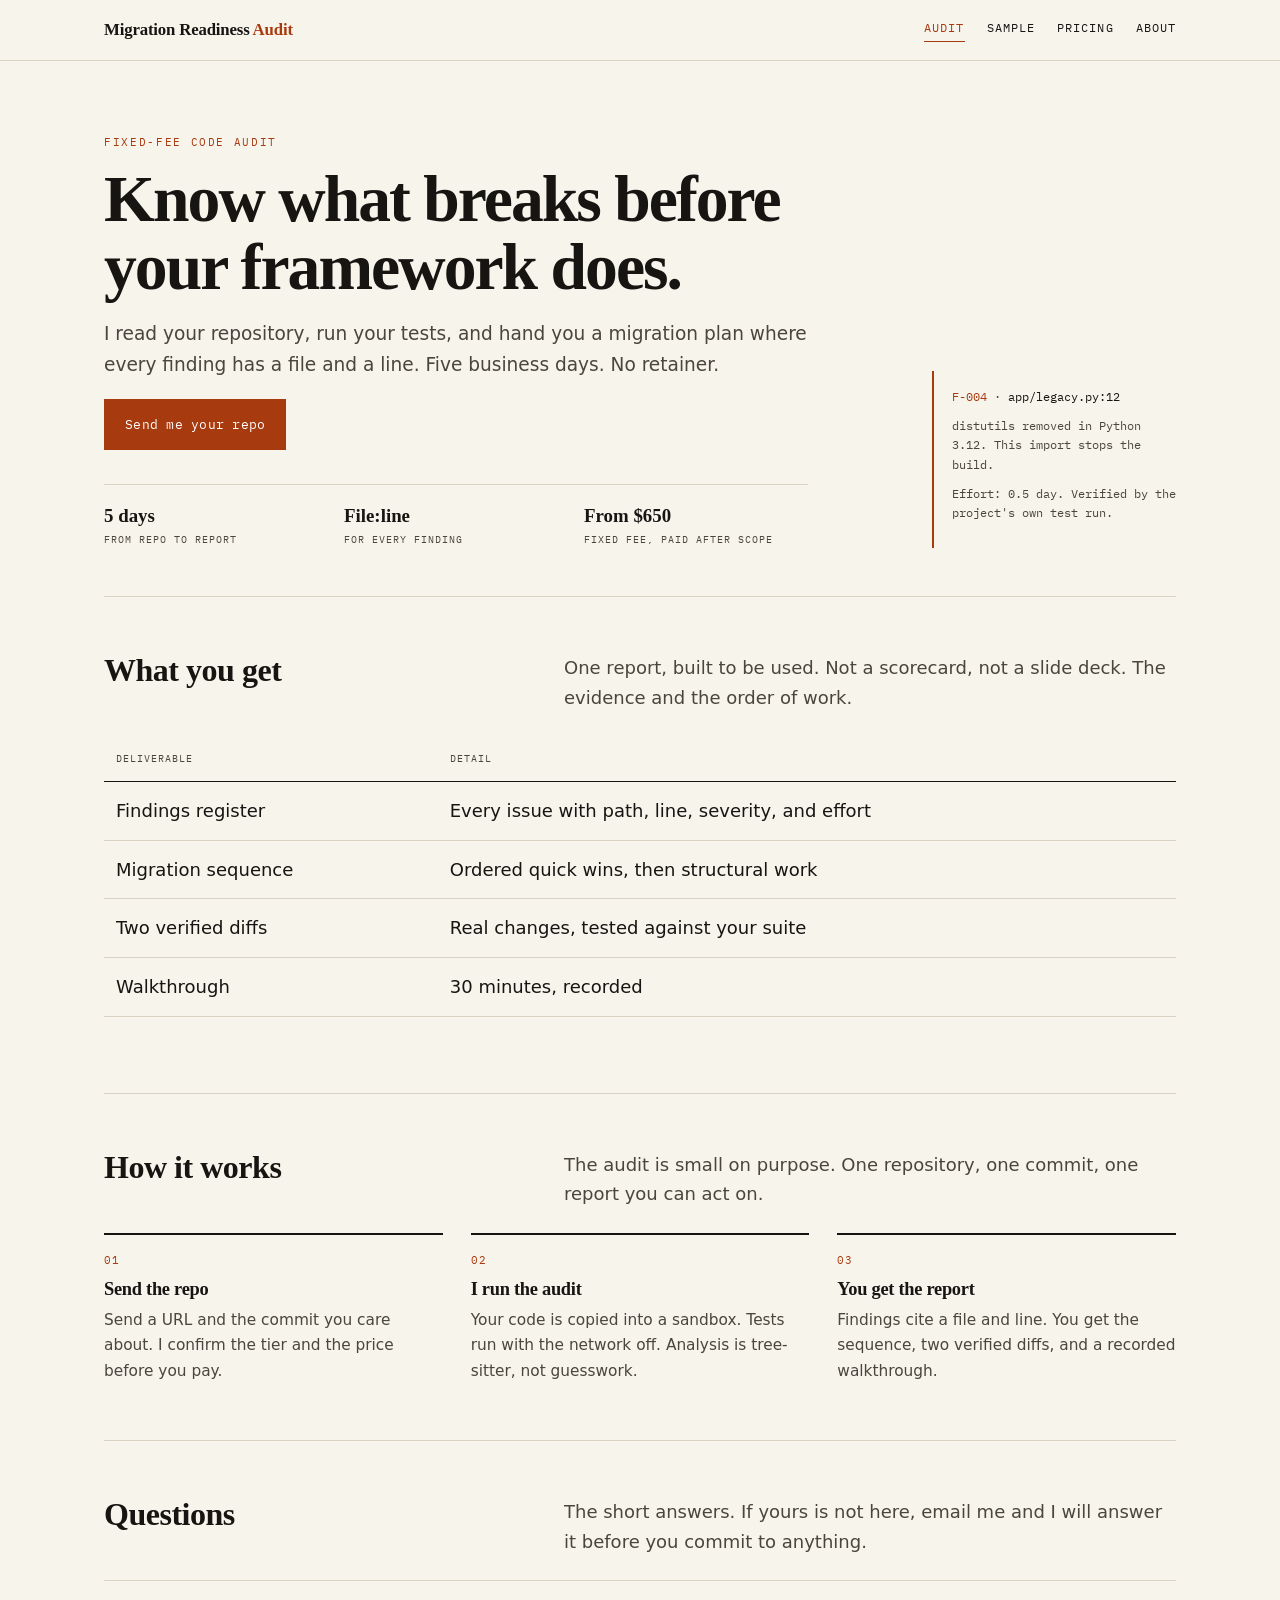
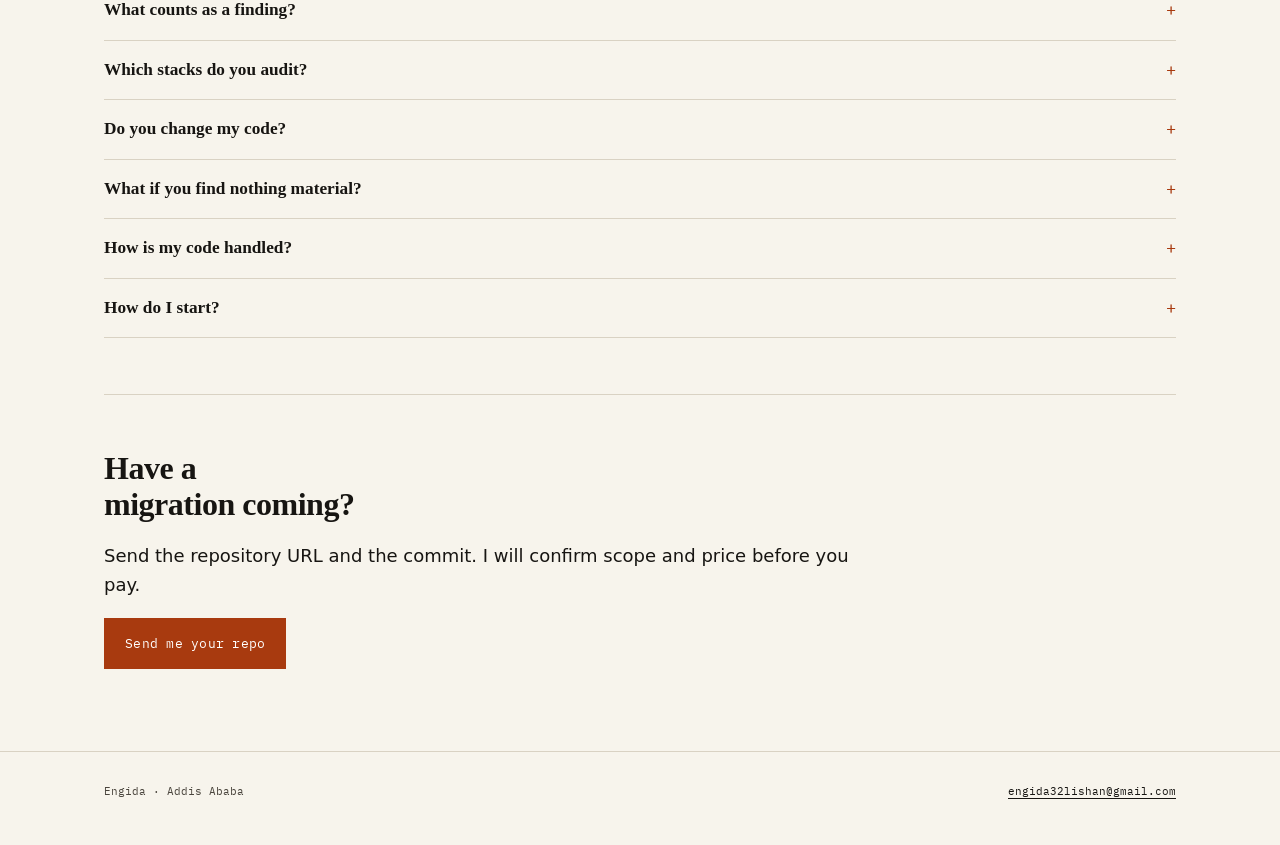
==== index.html @ e5a5ae7a "Initial site: migration readiness audit" ====
<!doctype html>
<html lang="en">
<head>
<meta charset="utf-8">
<meta name="viewport" content="width=device-width, initial-scale=1">
<title>Migration Readiness Audit | Fixed-fee codebase migration audit</title>
<meta name="description" content="A fixed-fee migration audit for Python and TypeScript codebases. Every finding cites a file and line, with an ordered plan and a test baseline you can reproduce.">
<link rel="canonical" href="https://engida32.github.io/migration-audit-site/">
<meta property="og:site_name" content="Migration Readiness Audit">
<meta property="og:type" content="website">
<meta property="og:title" content="Migration Readiness Audit | Know what breaks first">
<meta property="og:description" content="Fixed-fee migration audit for Python and TypeScript. File and line evidence, an ordered plan, and a reproducible test baseline.">
<meta property="og:url" content="https://engida32.github.io/migration-audit-site/">
<meta property="og:image" content="https://engida32.github.io/migration-audit-site/assets/og-card.png">
<meta property="og:image:width" content="1200">
<meta property="og:image:height" content="630">
<meta property="og:image:alt" content="Migration Readiness Audit: know what breaks before your framework does.">
<meta name="twitter:card" content="summary_large_image">
<meta name="twitter:title" content="Migration Readiness Audit | Know what breaks first">
<meta name="twitter:description" content="Fixed-fee migration audit for Python and TypeScript. File and line evidence, an ordered plan, and a reproducible test baseline.">
<meta name="twitter:image" content="https://engida32.github.io/migration-audit-site/assets/og-card.png">
<link rel="icon" href="assets/favicon.svg" type="image/svg+xml">
<link rel="stylesheet" href="assets/site.css">
<script type="application/ld+json">
{
  "@context": "https://schema.org",
  "@graph": [
    {
      "@type": "ProfessionalService",
      "@id": "https://engida32.github.io/migration-audit-site/#service",
      "name": "Migration Readiness Audit",
      "url": "https://engida32.github.io/migration-audit-site/",
      "description": "A fixed-fee migration audit for Python and TypeScript codebases, with file and line evidence, an ordered plan, and a reproducible test baseline.",
      "image": "https://engida32.github.io/migration-audit-site/assets/og-card.png",
      "priceRange": "$650-$1,050",
      "areaServed": "Worldwide",
      "provider": {
        "@type": "Person",
        "name": "Engida",
        "address": {
          "@type": "PostalAddress",
          "addressLocality": "Addis Ababa",
          "addressCountry": "ET"
        }
      },
      "makesOffer": [
        {
          "@type": "Offer",
          "name": "Standard audit",
          "price": "650",
          "priceCurrency": "USD",
          "description": "Up to 50,000 lines of code, delivered in five business days."
        },
        {
          "@type": "Offer",
          "name": "Large audit",
          "price": "1050",
          "priceCurrency": "USD",
          "description": "50,001 to 150,000 lines of code, delivered in five business days."
        },
        {
          "@type": "Offer",
          "name": "Security add-on",
          "price": "125",
          "priceCurrency": "USD",
          "description": "Security review included in the same report."
        }
      ]
    },
    {
      "@type": "FAQPage",
      "@id": "https://engida32.github.io/migration-audit-site/#faq",
      "mainEntity": [
        {
          "@type": "Question",
          "name": "What counts as a finding?",
          "acceptedAnswer": {
            "@type": "Answer",
            "text": "A specific place in your repository where the migration will break or cost more than it should. Each finding cites a file and line, a severity, and an effort estimate."
          }
        },
        {
          "@type": "Question",
          "name": "Which stacks do you audit?",
          "acceptedAnswer": {
            "@type": "Answer",
            "text": "Python and TypeScript, including Django, Flask, FastAPI, React, Next.js, and Node services. I do not take PHP, Ruby, or .NET work."
          }
        },
        {
          "@type": "Question",
          "name": "Do you change my code?",
          "acceptedAnswer": {
            "@type": "Answer",
            "text": "No. I copy the repository into a sandbox and work there. The report includes two verified sample diffs. Applying them is your call."
          }
        },
        {
          "@type": "Question",
          "name": "What if you find nothing material?",
          "acceptedAnswer": {
            "@type": "Answer",
            "text": "You get the evidence and a short note saying so. I do not invent findings to fill a report."
          }
        },
        {
          "@type": "Question",
          "name": "How is my code handled?",
          "acceptedAnswer": {
            "@type": "Answer",
            "text": "Client code is copied into a sandbox, never edited in place. Job data is deleted 30 days after delivery unless you ask me to keep it."
          }
        },
        {
          "@type": "Question",
          "name": "How do I start?",
          "acceptedAnswer": {
            "@type": "Answer",
            "text": "Email the repository URL and the commit you care about. I confirm scope and price before you pay."
          }
        }
      ]
    }
  ]
}
</script>
</head>
<body>
<a class="skip" href="#main">Skip to content</a>
<header><div class="wrap header-inner">
<a class="wordmark" href="index.html">Migration Readiness <span>Audit</span></a>
<nav>
<a href="index.html" aria-current="page">Audit</a><a href="sample.html">Sample</a><a href="pricing.html">Pricing</a><a href="about.html">About</a>
</nav>
</div></header>
<main id="main" class="wrap">
<section class="hero">
<div class="hero-copy">
<p class="eyebrow">Fixed-fee code audit</p>
<h1>Know what breaks before your framework does.</h1>
<p class="lead">I read your repository, run your tests, and hand you a migration plan where every finding has a file and a line. Five business days. No retainer.</p>
<p><a class="cta" href="mailto:engida32lishan@gmail.com?subject=Migration%20audit">Send me your repo</a></p>
<ul class="proof">
<li><strong>5 days</strong><span>from repo to report</span></li>
<li><strong>File:line</strong><span>for every finding</span></li>
<li><strong>From $650</strong><span>fixed fee, paid after scope</span></li>
</ul>
</div>
<aside class="marginalia" aria-label="Example finding">
<p><span class="finding-id">F-004</span> &middot; <span class="finding-path">app/legacy.py:12</span></p>
<p>distutils removed in Python 3.12. This import stops the build.</p>
<p>Effort: 0.5 day. Verified by the project's own test run.</p>
</aside>
</section>
<section class="section">
<div class="section-head">
<h2>What you get</h2>
<p>One report, built to be used. Not a scorecard, not a slide deck. The evidence and the order of work.</p>
</div>
<div class="table-wrap">
<table>
<caption class="sr-only">What the audit delivers</caption>
<thead><tr><th scope="col">Deliverable</th><th scope="col">Detail</th></tr></thead>
<tbody>
<tr><td data-label="Deliverable">Findings register</td><td data-label="Detail">Every issue with path, line, severity, and effort</td></tr>
<tr><td data-label="Deliverable">Migration sequence</td><td data-label="Detail">Ordered quick wins, then structural work</td></tr>
<tr><td data-label="Deliverable">Two verified diffs</td><td data-label="Detail">Real changes, tested against your suite</td></tr>
<tr><td data-label="Deliverable">Walkthrough</td><td data-label="Detail">30 minutes, recorded</td></tr>
</tbody>
</table>
</div>
</section>
<section class="section">
<div class="section-head">
<h2>How it works</h2>
<p>The audit is small on purpose. One repository, one commit, one report you can act on.</p>
</div>
<ol class="steps">
<li class="step"><h3>Send the repo</h3><p>Send a URL and the commit you care about. I confirm the tier and the price before you pay.</p></li>
<li class="step"><h3>I run the audit</h3><p>Your code is copied into a sandbox. Tests run with the network off. Analysis is tree-sitter, not guesswork.</p></li>
<li class="step"><h3>You get the report</h3><p>Findings cite a file and line. You get the sequence, two verified diffs, and a recorded walkthrough.</p></li>
</ol>
</section>
<section class="section">
<div class="section-head">
<h2>Questions</h2>
<p>The short answers. If yours is not here, email me and I will answer it before you commit to anything.</p>
</div>
<div class="faq">
<details><summary>What counts as a finding?</summary><p>A specific place in your repository where the migration will break or cost more than it should. Each finding cites a file and line, a severity, and an effort estimate.</p></details>
<details><summary>Which stacks do you audit?</summary><p>Python and TypeScript, including Django, Flask, FastAPI, React, Next.js, and Node services. I do not take PHP, Ruby, or .NET work.</p></details>
<details><summary>Do you change my code?</summary><p>No. I copy the repository into a sandbox and work there. The report includes two verified sample diffs. Applying them is your call.</p></details>
<details><summary>What if you find nothing material?</summary><p>You get the evidence and a short note saying so. I do not invent findings to fill a report.</p></details>
<details><summary>How is my code handled?</summary><p>Client code is copied into a sandbox, never edited in place. Job data is deleted 30 days after delivery unless you ask me to keep it.</p></details>
<details><summary>How do I start?</summary><p>Email the repository URL and the commit you care about. I confirm scope and price before you pay.</p></details>
</div>
</section>
<section class="closing">
<h2>Have a migration coming?</h2>
<p>Send the repository URL and the commit. I will confirm scope and price before you pay.</p>
<p><a class="cta" href="mailto:engida32lishan@gmail.com?subject=Migration%20audit">Send me your repo</a></p>
</section>
</main>
<footer><div class="wrap footer-inner"><span>Engida &middot; Addis Ababa</span><a href="mailto:engida32lishan@gmail.com">engida32lishan@gmail.com</a></div></footer>
</body>
</html>
---- assets/site.css ----
@font-face {
  font-family: "IBM Plex Serif";
  font-style: normal;
  font-weight: 400;
  font-display: swap;
  src: url("fonts/plex-serif-400.woff2") format("woff2");
}
@font-face {
  font-family: "IBM Plex Serif";
  font-style: normal;
  font-weight: 600;
  font-display: swap;
  src: url("fonts/plex-serif-600.woff2") format("woff2");
}
@font-face {
  font-family: "IBM Plex Sans";
  font-style: normal;
  font-weight: 400;
  font-display: swap;
  src: url("fonts/plex-sans-400.woff2") format("woff2");
}
@font-face {
  font-family: "IBM Plex Sans";
  font-style: normal;
  font-weight: 600;
  font-display: swap;
  src: url("fonts/plex-sans-600.woff2") format("woff2");
}
@font-face {
  font-family: "IBM Plex Mono";
  font-style: normal;
  font-weight: 400;
  font-display: swap;
  src: url("fonts/plex-mono-400.woff2") format("woff2");
}
:root {
  --paper: #F7F4EC;
  --ink: #171512;
  --accent: #A83A0F;
  --rule: #D9D2C3;
  --muted: #4A453D;
  --code: #FFFFFF;
  --serif: "IBM Plex Serif", Georgia, serif;
  --sans: "IBM Plex Sans", system-ui, sans-serif;
  --mono: "IBM Plex Mono", ui-monospace, monospace;
}
* { box-sizing: border-box; }
html { scroll-behavior: smooth; }
body {
  margin: 0;
  background: var(--paper);
  color: var(--ink);
  font-family: var(--sans);
  font-size: 18px;
  line-height: 1.65;
  text-rendering: optimizeLegibility;
  -webkit-font-smoothing: antialiased;
}
::selection { background: var(--accent); color: #fff; }
a { color: var(--ink); text-decoration-thickness: 1px; text-underline-offset: 3px; }
a:hover { color: var(--accent); }
a:focus-visible, summary:focus-visible, button:focus-visible {
  outline: 2px solid var(--accent);
  outline-offset: 4px;
}
.skip {
  position: absolute;
  left: -9999px;
  top: 0;
  background: var(--ink);
  color: var(--paper);
  padding: 12px 18px;
  z-index: 100;
  font-family: var(--mono);
  font-size: 14px;
}
.skip:focus { left: 12px; top: 12px; }
.sr-only {
  position: absolute;
  width: 1px;
  height: 1px;
  padding: 0;
  margin: -1px;
  overflow: hidden;
  clip: rect(0, 0, 0, 0);
  white-space: nowrap;
  border: 0;
}
.wrap { max-width: 1120px; margin: 0 auto; padding: 0 24px; }
header {
  position: sticky;
  top: 0;
  z-index: 50;
  background: var(--paper);
  border-bottom: 1px solid var(--rule);
}
.header-inner {
  display: flex;
  align-items: center;
  justify-content: space-between;
  gap: 28px;
  padding-top: 18px;
  padding-bottom: 18px;
}
.wordmark {
  font-family: var(--serif);
  font-weight: 600;
  font-size: 1.05rem;
  letter-spacing: -0.01em;
  line-height: 1.1;
  text-decoration: none;
  white-space: nowrap;
}
.wordmark span { color: var(--accent); }
nav {
  display: flex;
  flex-wrap: wrap;
  gap: 22px;
  font-family: var(--mono);
  font-size: 12px;
  text-transform: uppercase;
  letter-spacing: .09em;
}
nav a { text-decoration: none; padding-bottom: 3px; border-bottom: 1px solid transparent; }
nav a:hover { border-bottom-color: var(--accent); }
nav a[aria-current="page"] { color: var(--accent); border-bottom-color: var(--accent); }
h1, h2, h3 {
  font-family: var(--serif);
  font-weight: 600;
  line-height: 1.12;
  margin: 0 0 18px;
  letter-spacing: -0.015em;
  text-wrap: balance;
}
h1 { font-size: clamp(2.6rem, 5.6vw, 4.1rem); line-height: 1.04; letter-spacing: -0.03em; }
h2 { font-size: clamp(1.6rem, 3vw, 2rem); }
h3 { font-size: 1.15rem; }
p { margin: 0 0 18px; max-width: 68ch; }
.eyebrow {
  font-family: var(--mono);
  font-size: 11px;
  text-transform: uppercase;
  letter-spacing: .15em;
  color: var(--accent);
  margin-bottom: 14px;
}
.lead { font-size: 1.16rem; color: var(--muted); max-width: 60ch; }
.hero {
  display: grid;
  grid-template-columns: repeat(12, 1fr);
  gap: 32px;
  padding: 72px 0 48px;
  border-bottom: 1px solid var(--rule);
  align-items: end;
}
.hero-copy { grid-column: 1 / span 8; }
.marginalia {
  grid-column: 10 / span 3;
  font-family: var(--mono);
  font-size: 12px;
  line-height: 1.6;
  color: var(--muted);
  border-left: 2px solid var(--accent);
  padding: 16px 0 16px 18px;
}
.marginalia p { margin-bottom: 10px; }
.marginalia .finding-id { color: var(--accent); }
.marginalia .finding-path { color: var(--ink); }
.cta {
  display: inline-block;
  background: var(--accent);
  border: 1px solid var(--accent);
  color: #fff;
  padding: 14px 20px;
  text-decoration: none;
  font-family: var(--mono);
  font-size: 13px;
  letter-spacing: .02em;
}
.cta:hover { background: var(--ink); border-color: var(--ink); color: #fff; }
.proof {
  display: grid;
  grid-template-columns: repeat(auto-fit, minmax(160px, 1fr));
  gap: 16px;
  list-style: none;
  margin: 34px 0 0;
  padding: 20px 0 0;
  border-top: 1px solid var(--rule);
}
.proof strong { display: block; font-family: var(--serif); font-weight: 600; font-size: 1.18rem; line-height: 1.2; }
.proof span {
  display: block;
  font-family: var(--mono);
  font-size: 10px;
  text-transform: uppercase;
  letter-spacing: .1em;
  color: var(--muted);
  margin-top: 4px;
}
.section { padding: 56px 0; border-bottom: 1px solid var(--rule); }
.section-head {
  display: grid;
  grid-template-columns: repeat(12, 1fr);
  gap: 32px;
  margin-bottom: 24px;
}
.section-head h2 { grid-column: 1 / span 4; margin-bottom: 0; }
.section-head p { grid-column: 6 / span 7; margin-bottom: 0; color: var(--muted); }
.table-wrap { margin: 20px 0; }
table { width: 100%; border-collapse: collapse; }
th, td { text-align: left; padding: 14px 12px; border-bottom: 1px solid var(--rule); vertical-align: top; }
th {
  font-family: var(--mono);
  font-size: 10px;
  text-transform: uppercase;
  letter-spacing: .1em;
  color: var(--muted);
  font-weight: 400;
  border-bottom-color: var(--ink);
}
td { max-width: 52ch; }
tbody tr:hover { background: var(--code); }
pre {
  background: var(--code);
  border: 1px solid var(--rule);
  padding: 16px;
  overflow-x: auto;
  font-family: var(--mono);
  font-size: 13px;
  line-height: 1.55;
}
code { font-family: var(--mono); font-size: .92em; }
.steps {
  display: grid;
  grid-template-columns: repeat(3, 1fr);
  gap: 28px;
  list-style: none;
  margin: 0;
  padding: 0;
  counter-reset: step;
}
.step { border-top: 2px solid var(--ink); padding-top: 16px; }
.step::before {
  counter-increment: step;
  content: "0" counter(step);
  display: block;
  font-family: var(--mono);
  font-size: 11px;
  letter-spacing: .1em;
  color: var(--accent);
  margin-bottom: 10px;
}
.step h3 { margin-bottom: 8px; }
.step p { color: var(--muted); font-size: .96rem; margin-bottom: 0; }
.faq { border-top: 1px solid var(--rule); }
.faq details { border-bottom: 1px solid var(--rule); }
.faq summary {
  cursor: pointer;
  list-style: none;
  padding: 18px 0;
  font-family: var(--serif);
  font-weight: 600;
  font-size: 1.08rem;
  line-height: 1.3;
}
.faq summary::-webkit-details-marker { display: none; }
.faq summary::after { content: "+"; float: right; font-family: var(--mono); font-weight: 400; color: var(--accent); }
.faq details[open] summary::after { content: "\2212"; }
.faq details p { padding: 0 0 18px; color: var(--muted); margin: 0; }
.closing { padding: 56px 0 64px; }
.closing h2 { max-width: 18ch; }
footer {
  border-top: 1px solid var(--rule);
  padding: 30px 0 44px;
  font-family: var(--mono);
  font-size: 11px;
  color: var(--muted);
}
.footer-inner { display: flex; flex-wrap: wrap; justify-content: space-between; gap: 12px 28px; }
@media (prefers-reduced-motion: no-preference) {
  .hero-copy, .marginalia { animation: rise .55s ease-out both; }
  .marginalia { animation-delay: .08s; }
  @keyframes rise {
    from { opacity: 0; transform: translateY(10px); }
    to { opacity: 1; transform: translateY(0); }
  }
}
@media (max-width: 900px) {
  .hero { grid-template-columns: 1fr; gap: 28px; }
  .hero-copy, .marginalia { grid-column: 1; }
  .section-head { grid-template-columns: 1fr; gap: 12px; }
  .section-head h2, .section-head p { grid-column: 1; }
  .steps { grid-template-columns: 1fr; gap: 20px; }
}
@media (max-width: 760px) {
  .wrap { padding: 0 20px; }
  .header-inner { flex-direction: column; align-items: flex-start; gap: 12px; padding-top: 16px; padding-bottom: 16px; }
  nav { gap: 14px; font-size: 11px; }
  .hero { grid-template-columns: 1fr; gap: 28px; padding: 42px 0 36px; }
  .hero-copy, .marginalia { grid-column: 1; }
  h1 { font-size: clamp(2.2rem, 10vw, 3.2rem); }
  .lead { font-size: 1.06rem; }
  .proof { grid-template-columns: 1fr; gap: 12px; }
  .section { padding: 40px 0; }
  .section-head { grid-template-columns: 1fr; gap: 12px; }
  .section-head h2, .section-head p { grid-column: 1; }
  .steps { grid-template-columns: 1fr; gap: 20px; }
  .table-wrap { margin: 16px 0; }
  table, tbody, tr, td { display: block; width: 100%; }
  thead { position: absolute; width: 1px; height: 1px; overflow: hidden; clip: rect(0, 0, 0, 0); }
  tbody tr { border-bottom: 1px solid var(--rule); padding: 8px 0; }
  tbody tr:hover { background: transparent; }
  td {
    display: block;
    max-width: none;
    border: 0;
    padding: 8px 0;
    text-align: left;
  }
  td::before {
    content: attr(data-label);
    display: block;
    font-family: var(--mono);
    font-size: 10px;
    text-transform: uppercase;
    letter-spacing: .09em;
    color: var(--muted);
    margin-bottom: 2px;
  }
  .footer-inner { flex-direction: column; }
}
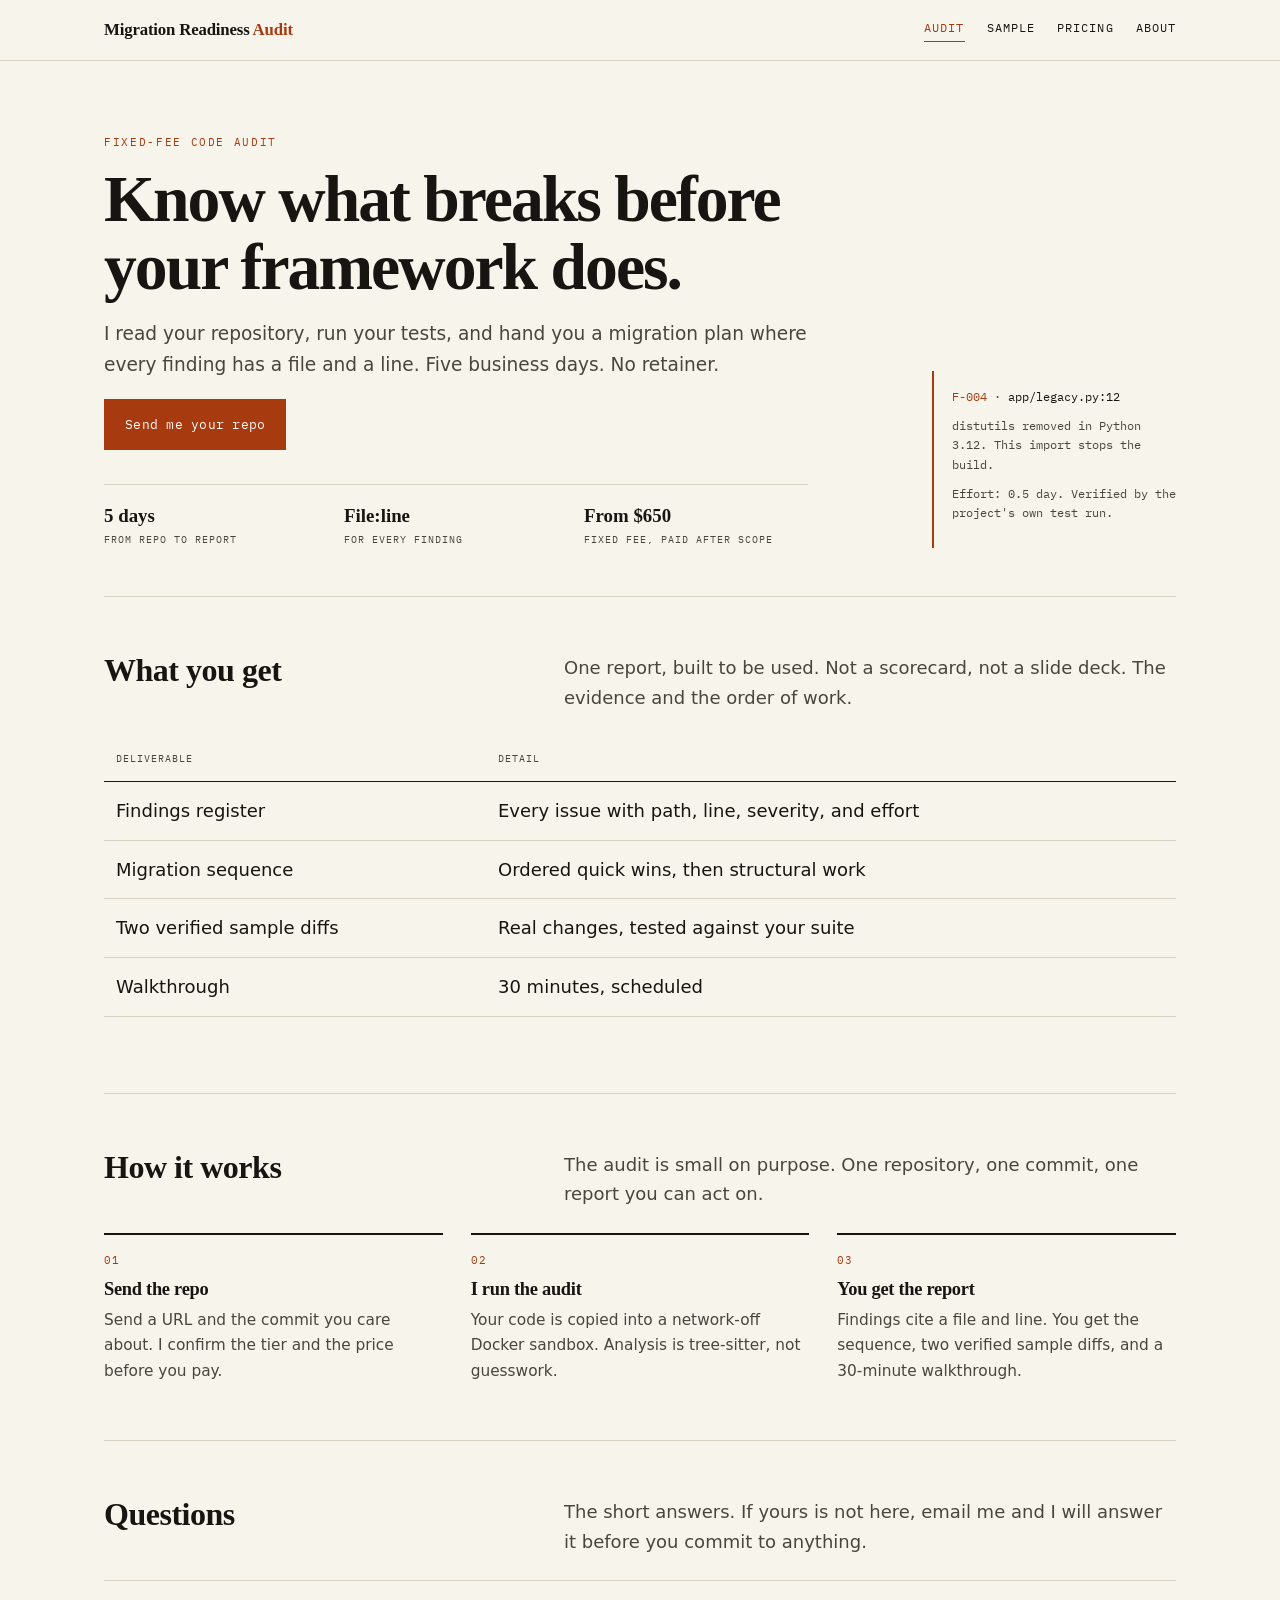
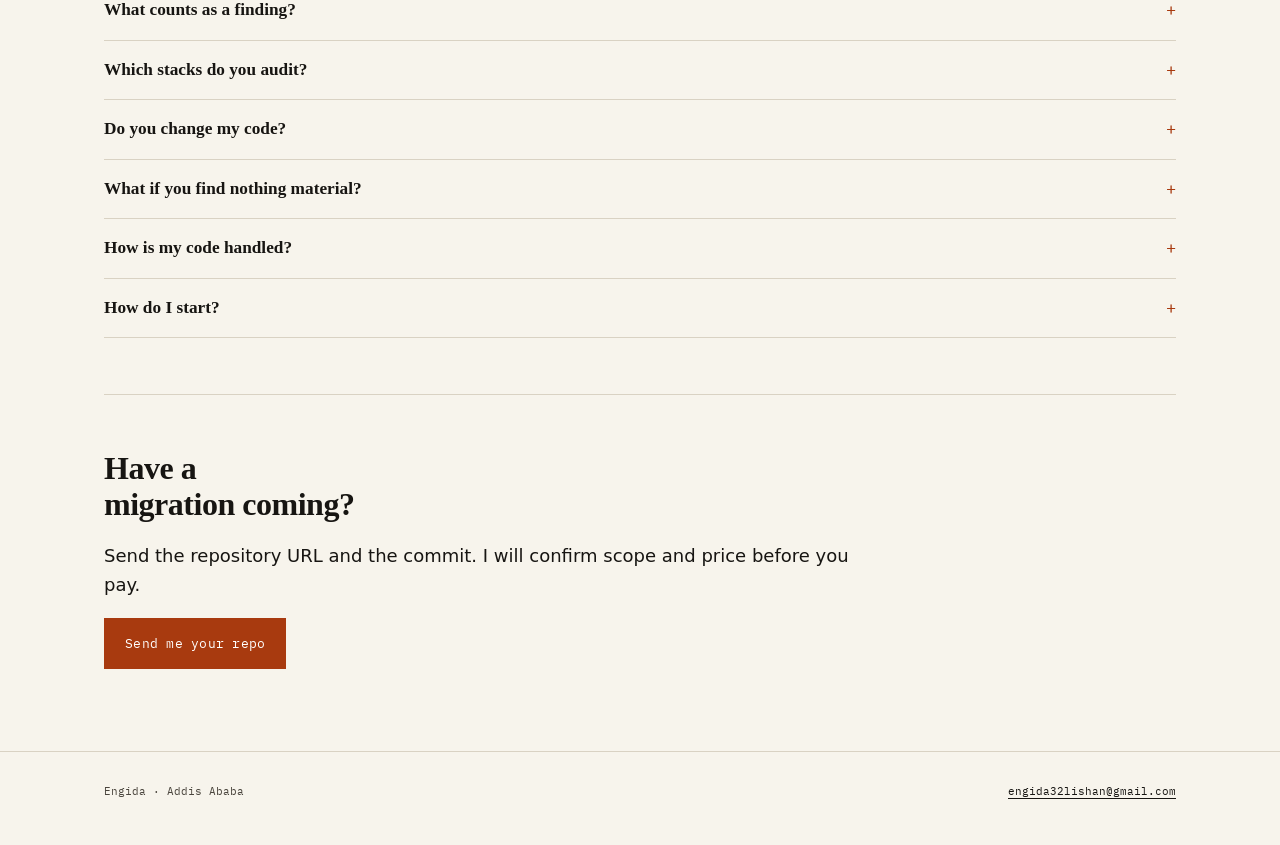
==== commit 8b2636d1: "fix: align delivery claims with pipeline" ====
--- a/index.html
+++ b/index.html
@@ -92,7 +92,7 @@
           "name": "Do you change my code?",
           "acceptedAnswer": {
             "@type": "Answer",
-            "text": "No. I copy the repository into a sandbox and work there. The report includes two verified sample diffs. Applying them is your call."
+            "text": "No. Your original checkout is never modified. I work on a copy in a sandbox and include two verified sample diffs as separate files. Applying them is your call."
           }
         },
         {
@@ -108,7 +108,7 @@
           "name": "How is my code handled?",
           "acceptedAnswer": {
             "@type": "Answer",
-            "text": "Client code is copied into a sandbox, never edited in place. Job data is deleted 30 days after delivery unless you ask me to keep it."
+            "text": "Your original checkout is never modified. Analysis runs on a copy in a network-off Docker sandbox. Job data is deleted 30 days after delivery unless you ask me to keep it."
           }
         },
         {
@@ -164,8 +164,8 @@
 <tbody>
 <tr><td data-label="Deliverable">Findings register</td><td data-label="Detail">Every issue with path, line, severity, and effort</td></tr>
 <tr><td data-label="Deliverable">Migration sequence</td><td data-label="Detail">Ordered quick wins, then structural work</td></tr>
-<tr><td data-label="Deliverable">Two verified diffs</td><td data-label="Detail">Real changes, tested against your suite</td></tr>
-<tr><td data-label="Deliverable">Walkthrough</td><td data-label="Detail">30 minutes, recorded</td></tr>
+<tr><td data-label="Deliverable">Two verified sample diffs</td><td data-label="Detail">Real changes, tested against your suite</td></tr>
+<tr><td data-label="Deliverable">Walkthrough</td><td data-label="Detail">30 minutes, scheduled</td></tr>
 </tbody>
 </table>
 </div>
@@ -177,8 +177,8 @@
 </div>
 <ol class="steps">
 <li class="step"><h3>Send the repo</h3><p>Send a URL and the commit you care about. I confirm the tier and the price before you pay.</p></li>
-<li class="step"><h3>I run the audit</h3><p>Your code is copied into a sandbox. Tests run with the network off. Analysis is tree-sitter, not guesswork.</p></li>
-<li class="step"><h3>You get the report</h3><p>Findings cite a file and line. You get the sequence, two verified diffs, and a recorded walkthrough.</p></li>
+<li class="step"><h3>I run the audit</h3><p>Your code is copied into a network-off Docker sandbox. Analysis is tree-sitter, not guesswork.</p></li>
+<li class="step"><h3>You get the report</h3><p>Findings cite a file and line. You get the sequence, two verified sample diffs, and a 30-minute walkthrough.</p></li>
 </ol>
 </section>
 <section class="section">
@@ -189,9 +189,9 @@
 <div class="faq">
 <details><summary>What counts as a finding?</summary><p>A specific place in your repository where the migration will break or cost more than it should. Each finding cites a file and line, a severity, and an effort estimate.</p></details>
 <details><summary>Which stacks do you audit?</summary><p>Python and TypeScript, including Django, Flask, FastAPI, React, Next.js, and Node services. I do not take PHP, Ruby, or .NET work.</p></details>
-<details><summary>Do you change my code?</summary><p>No. I copy the repository into a sandbox and work there. The report includes two verified sample diffs. Applying them is your call.</p></details>
+<details><summary>Do you change my code?</summary><p>No. Your original checkout is never modified. I work on a copy in a sandbox and include two verified sample diffs as separate files. Applying them is your call.</p></details>
 <details><summary>What if you find nothing material?</summary><p>You get the evidence and a short note saying so. I do not invent findings to fill a report.</p></details>
-<details><summary>How is my code handled?</summary><p>Client code is copied into a sandbox, never edited in place. Job data is deleted 30 days after delivery unless you ask me to keep it.</p></details>
+<details><summary>How is my code handled?</summary><p>Your original checkout is never modified. Analysis runs on a copy in a network-off Docker sandbox. Job data is deleted 30 days after delivery unless you ask me to keep it.</p></details>
 <details><summary>How do I start?</summary><p>Email the repository URL and the commit you care about. I confirm scope and price before you pay.</p></details>
 </div>
 </section>
--- a/assets/site.css
+++ b/assets/site.css
@@ -284,6 +284,9 @@
     from { opacity: 0; transform: translateY(10px); }
     to { opacity: 1; transform: translateY(0); }
   }
+}
+@media (prefers-reduced-motion: reduce) {
+  html { scroll-behavior: auto; }
 }
 @media (max-width: 900px) {
   .hero { grid-template-columns: 1fr; gap: 28px; }
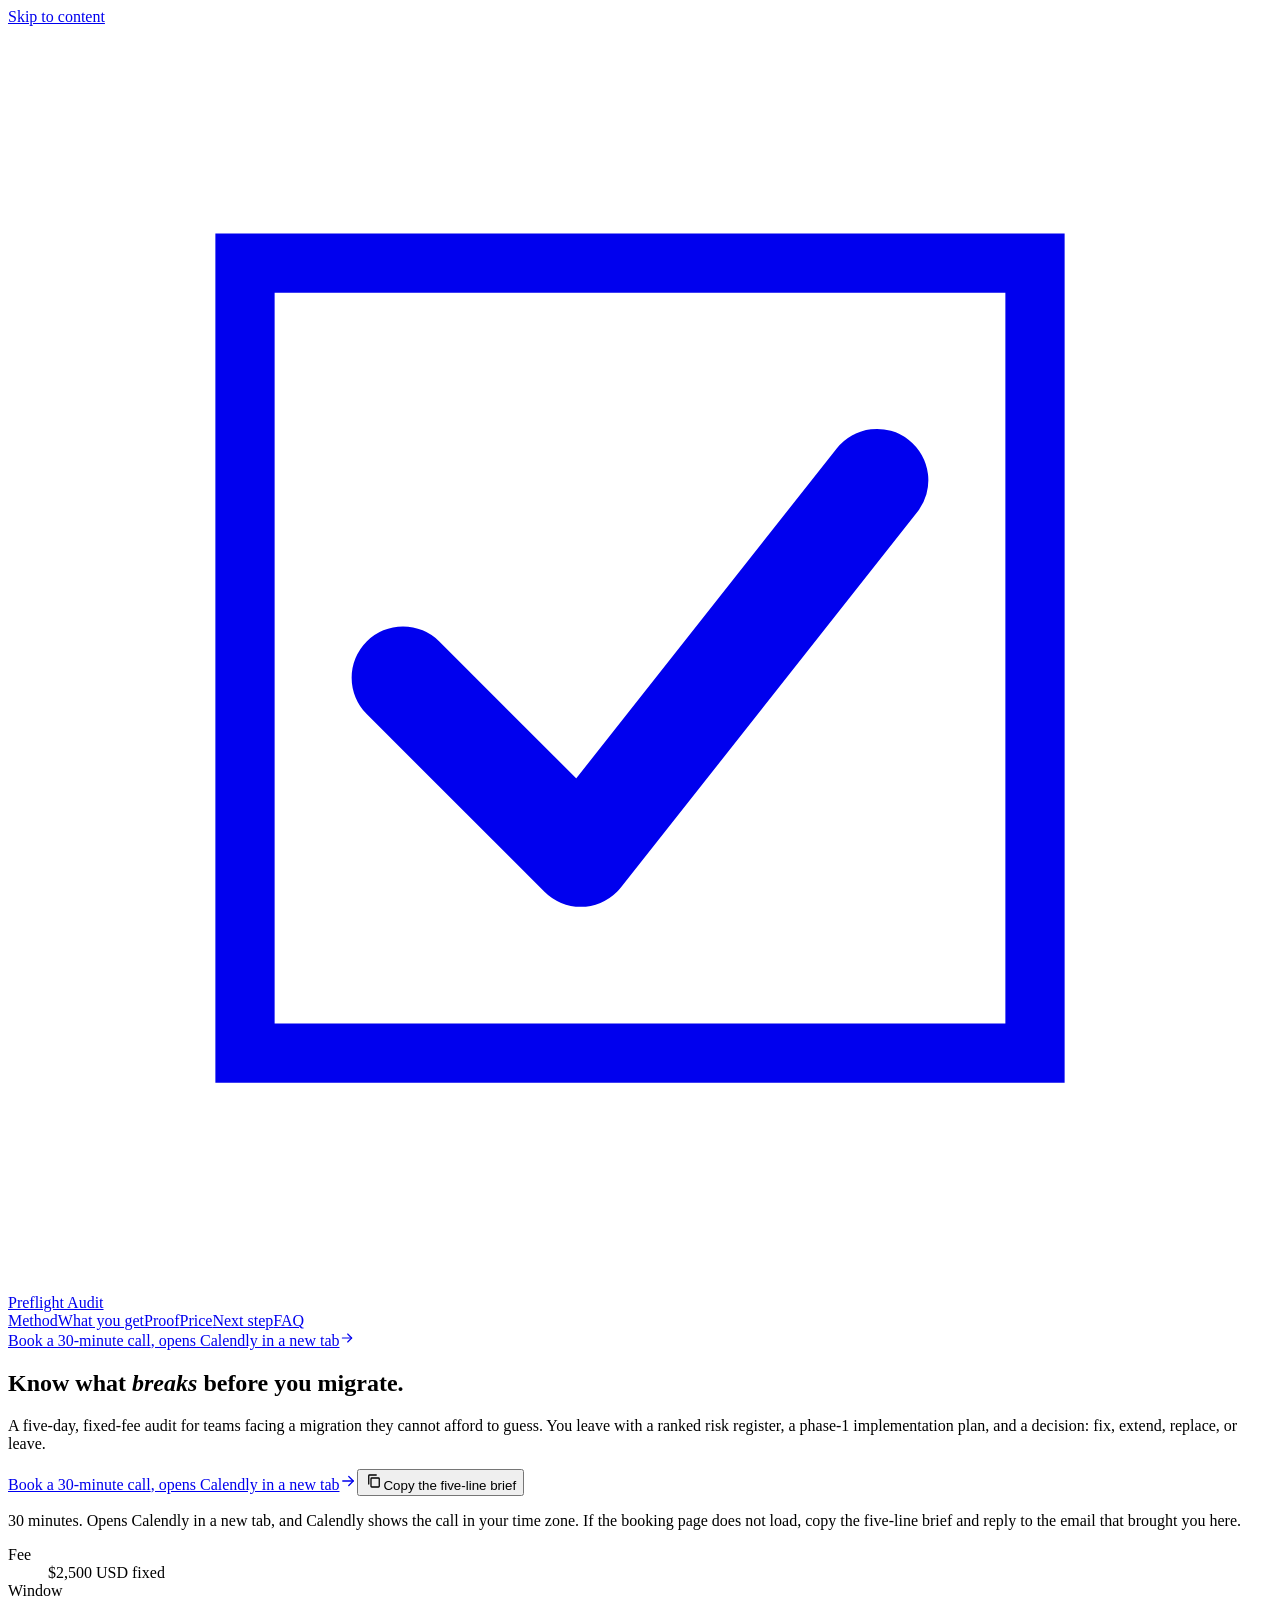
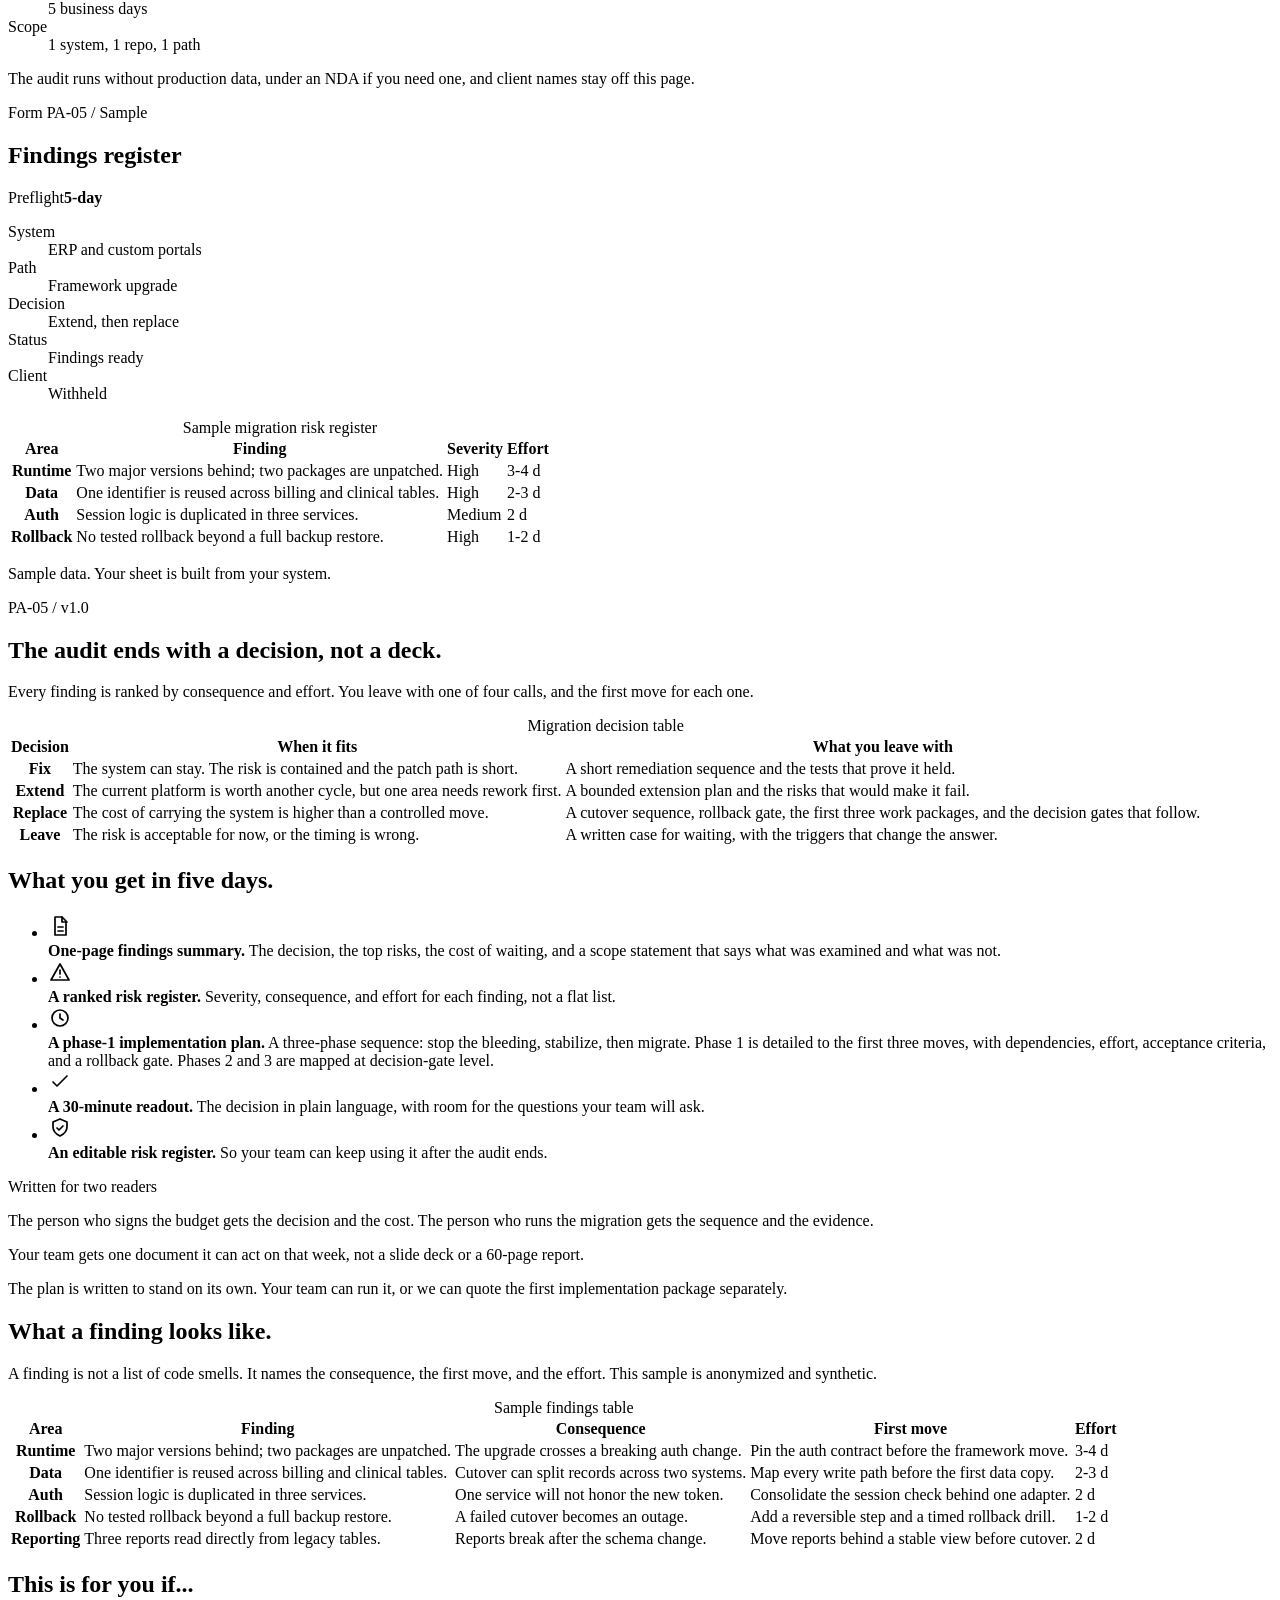
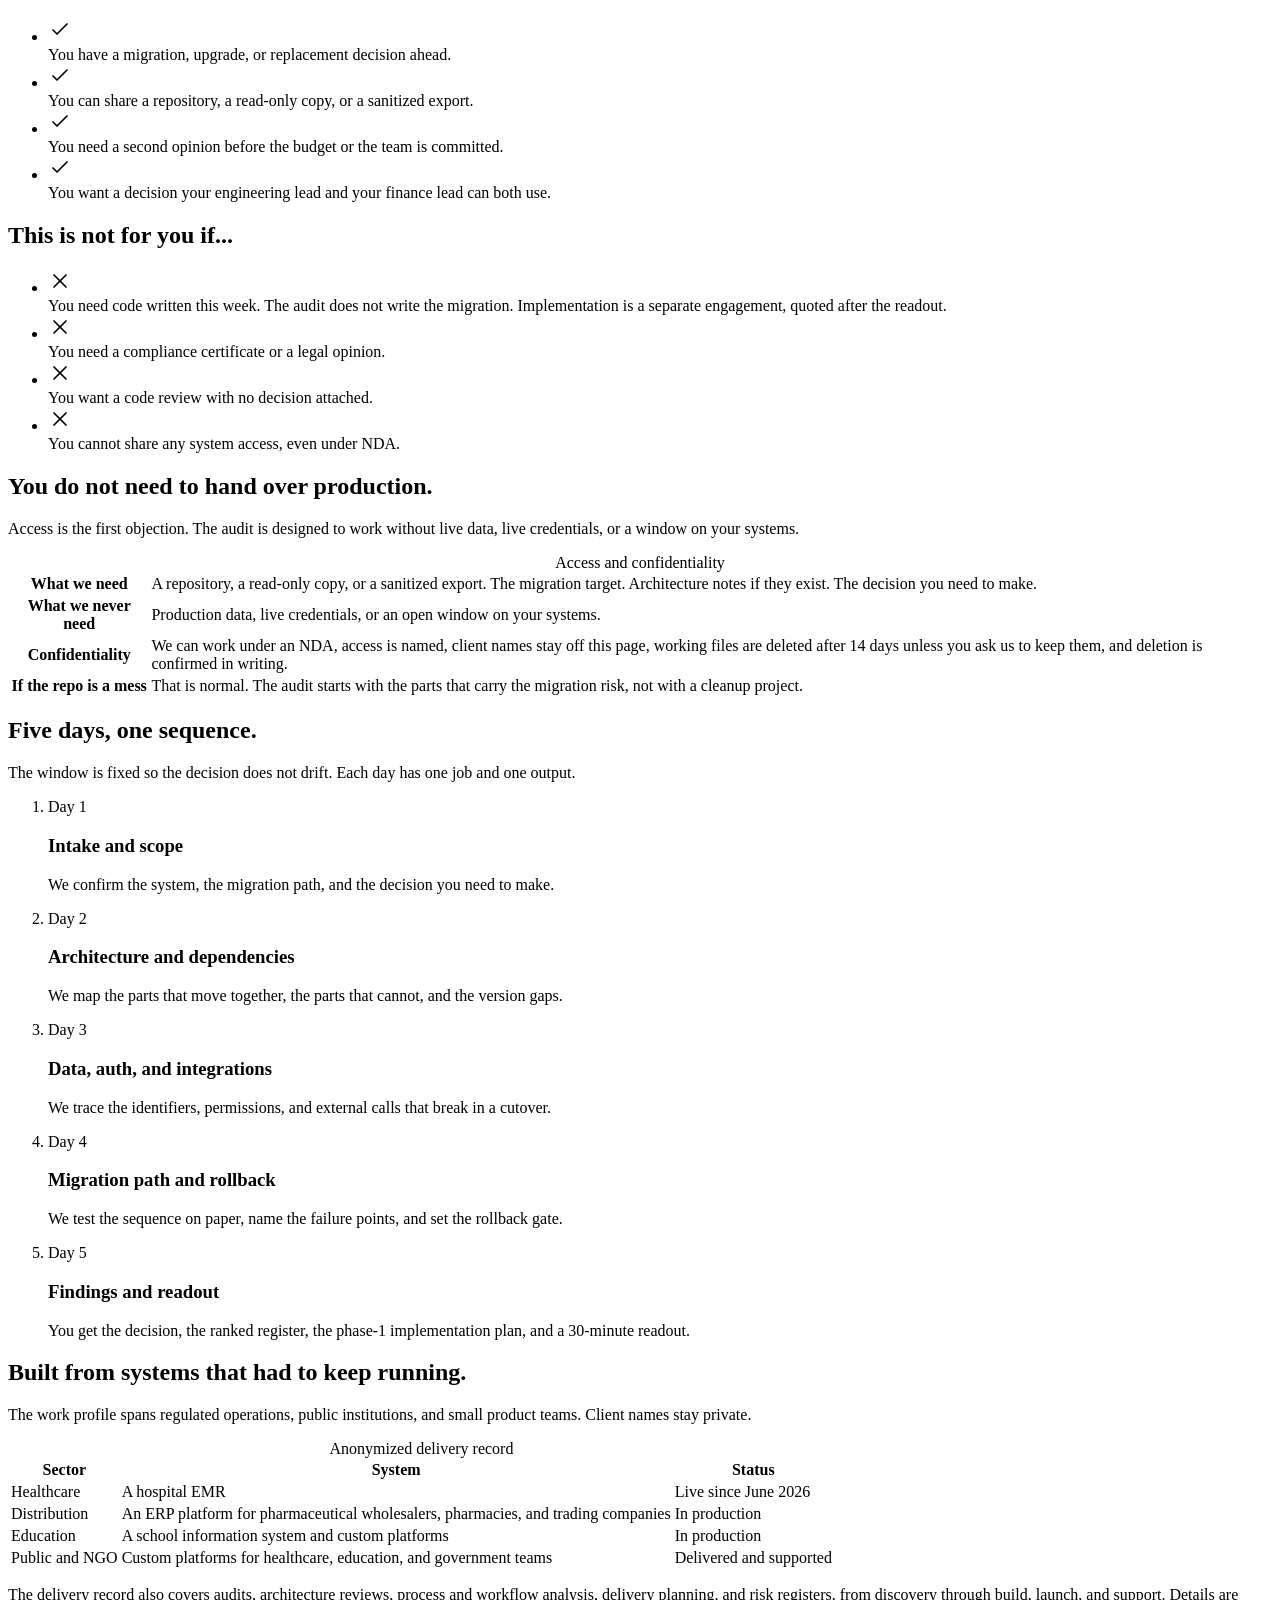
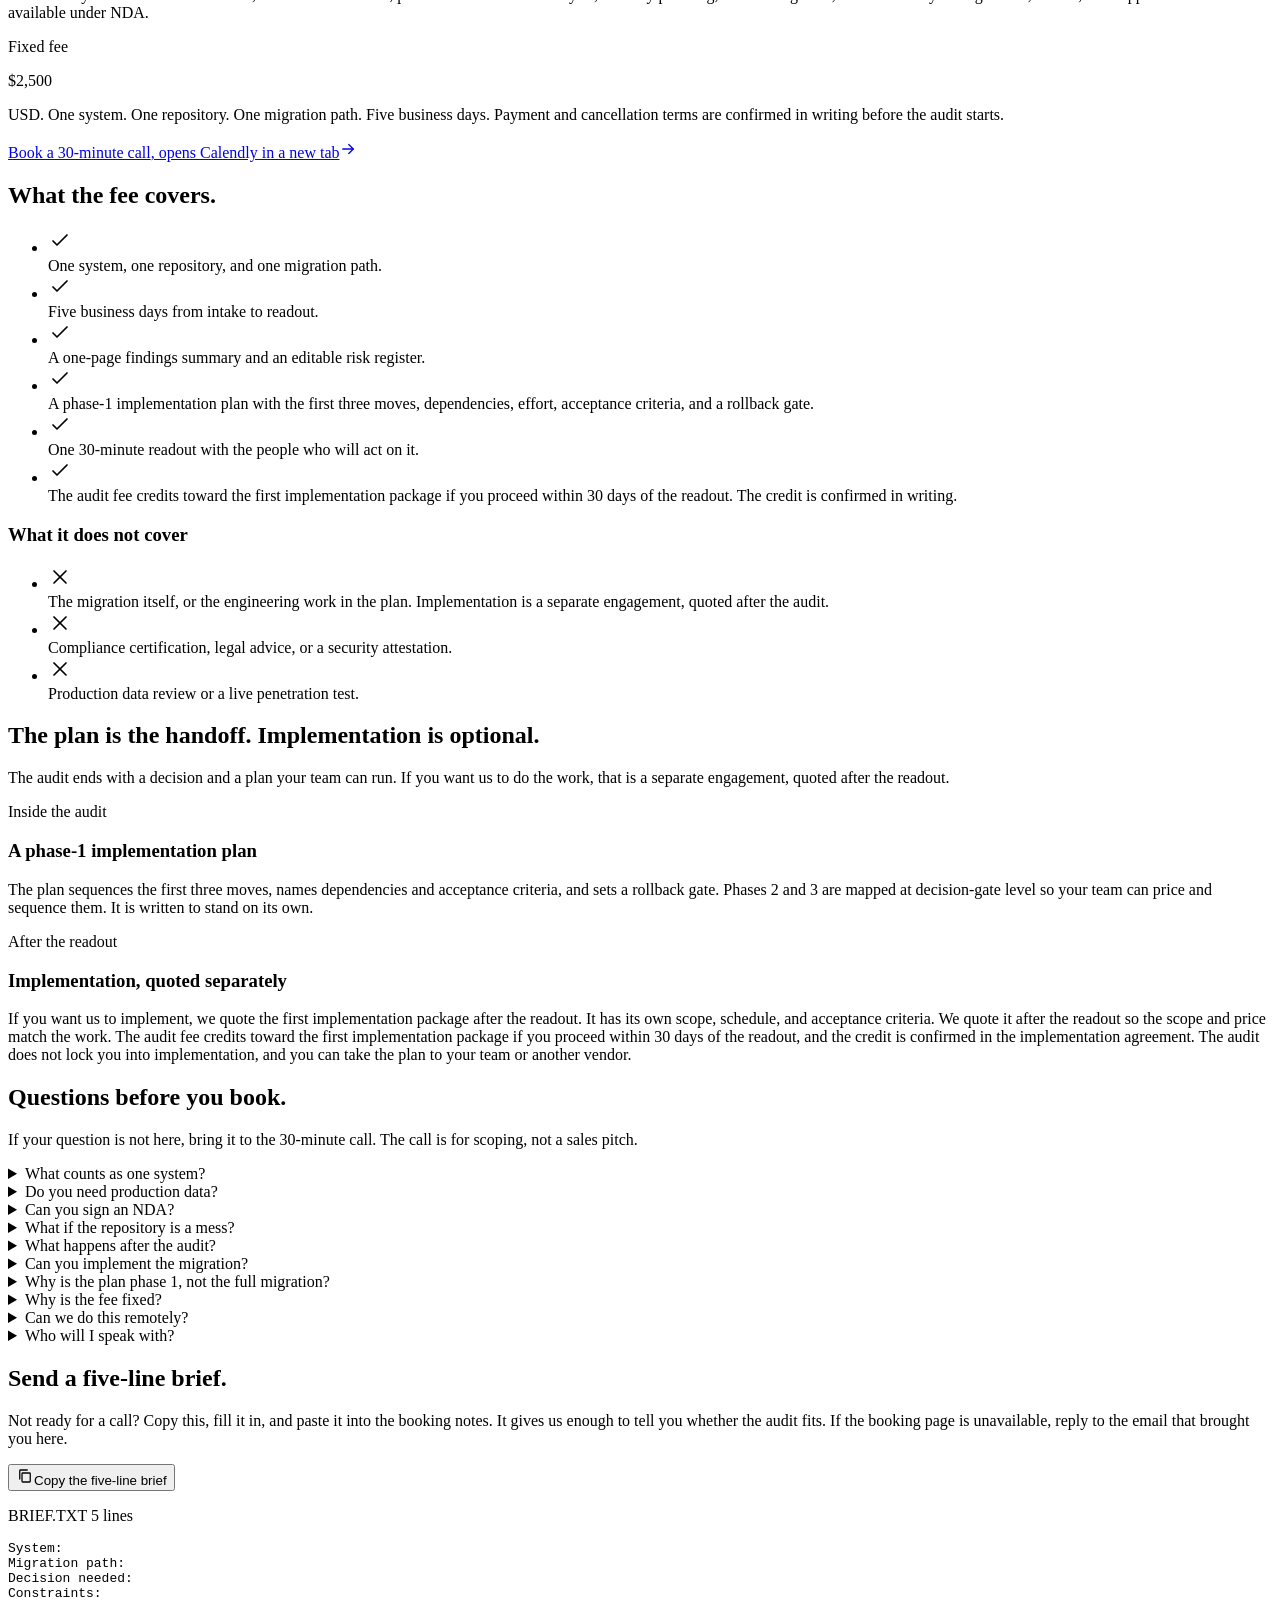
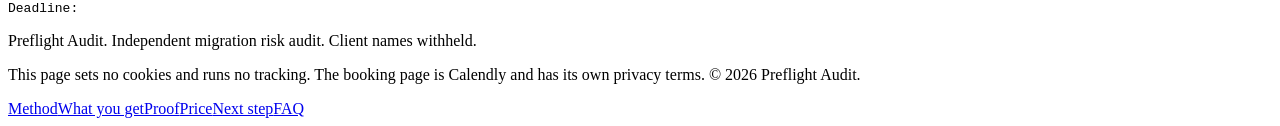
==== commit 694b7cde: "Replace site with Preflight Audit build" ====
--- a/index.html
+++ b/index.html
@@ -1,206 +1,10 @@
-<!doctype html>
-<html lang="en">
-<head>
-<meta charset="utf-8">
-<meta name="viewport" content="width=device-width, initial-scale=1">
-<title>Migration Readiness Audit | Fixed-fee codebase migration audit</title>
-<meta name="description" content="A fixed-fee migration audit for Python and TypeScript codebases. Every finding cites a file and line, with an ordered plan and a test baseline you can reproduce.">
-<link rel="canonical" href="https://engida32.github.io/migration-audit-site/">
-<meta property="og:site_name" content="Migration Readiness Audit">
-<meta property="og:type" content="website">
-<meta property="og:title" content="Migration Readiness Audit | Know what breaks first">
-<meta property="og:description" content="Fixed-fee migration audit for Python and TypeScript. File and line evidence, an ordered plan, and a reproducible test baseline.">
-<meta property="og:url" content="https://engida32.github.io/migration-audit-site/">
-<meta property="og:image" content="https://engida32.github.io/migration-audit-site/assets/og-card.png">
-<meta property="og:image:width" content="1200">
-<meta property="og:image:height" content="630">
-<meta property="og:image:alt" content="Migration Readiness Audit: know what breaks before your framework does.">
-<meta name="twitter:card" content="summary_large_image">
-<meta name="twitter:title" content="Migration Readiness Audit | Know what breaks first">
-<meta name="twitter:description" content="Fixed-fee migration audit for Python and TypeScript. File and line evidence, an ordered plan, and a reproducible test baseline.">
-<meta name="twitter:image" content="https://engida32.github.io/migration-audit-site/assets/og-card.png">
-<link rel="icon" href="assets/favicon.svg" type="image/svg+xml">
-<link rel="stylesheet" href="assets/site.css">
-<script type="application/ld+json">
-{
-  "@context": "https://schema.org",
-  "@graph": [
-    {
-      "@type": "ProfessionalService",
-      "@id": "https://engida32.github.io/migration-audit-site/#service",
-      "name": "Migration Readiness Audit",
-      "url": "https://engida32.github.io/migration-audit-site/",
-      "description": "A fixed-fee migration audit for Python and TypeScript codebases, with file and line evidence, an ordered plan, and a reproducible test baseline.",
-      "image": "https://engida32.github.io/migration-audit-site/assets/og-card.png",
-      "priceRange": "$650-$1,050",
-      "areaServed": "Worldwide",
-      "provider": {
-        "@type": "Person",
-        "name": "Engida",
-        "address": {
-          "@type": "PostalAddress",
-          "addressLocality": "Addis Ababa",
-          "addressCountry": "ET"
-        }
-      },
-      "makesOffer": [
-        {
-          "@type": "Offer",
-          "name": "Standard audit",
-          "price": "650",
-          "priceCurrency": "USD",
-          "description": "Up to 50,000 lines of code, delivered in five business days."
-        },
-        {
-          "@type": "Offer",
-          "name": "Large audit",
-          "price": "1050",
-          "priceCurrency": "USD",
-          "description": "50,001 to 150,000 lines of code, delivered in five business days."
-        },
-        {
-          "@type": "Offer",
-          "name": "Security add-on",
-          "price": "125",
-          "priceCurrency": "USD",
-          "description": "Security review included in the same report."
-        }
-      ]
-    },
-    {
-      "@type": "FAQPage",
-      "@id": "https://engida32.github.io/migration-audit-site/#faq",
-      "mainEntity": [
-        {
-          "@type": "Question",
-          "name": "What counts as a finding?",
-          "acceptedAnswer": {
-            "@type": "Answer",
-            "text": "A specific place in your repository where the migration will break or cost more than it should. Each finding cites a file and line, a severity, and an effort estimate."
-          }
-        },
-        {
-          "@type": "Question",
-          "name": "Which stacks do you audit?",
-          "acceptedAnswer": {
-            "@type": "Answer",
-            "text": "Python and TypeScript, including Django, Flask, FastAPI, React, Next.js, and Node services. I do not take PHP, Ruby, or .NET work."
-          }
-        },
-        {
-          "@type": "Question",
-          "name": "Do you change my code?",
-          "acceptedAnswer": {
-            "@type": "Answer",
-            "text": "No. Your original checkout is never modified. I work on a copy in a sandbox and include two verified sample diffs as separate files. Applying them is your call."
-          }
-        },
-        {
-          "@type": "Question",
-          "name": "What if you find nothing material?",
-          "acceptedAnswer": {
-            "@type": "Answer",
-            "text": "You get the evidence and a short note saying so. I do not invent findings to fill a report."
-          }
-        },
-        {
-          "@type": "Question",
-          "name": "How is my code handled?",
-          "acceptedAnswer": {
-            "@type": "Answer",
-            "text": "Your original checkout is never modified. Analysis runs on a copy in a network-off Docker sandbox. Job data is deleted 30 days after delivery unless you ask me to keep it."
-          }
-        },
-        {
-          "@type": "Question",
-          "name": "How do I start?",
-          "acceptedAnswer": {
-            "@type": "Answer",
-            "text": "Email the repository URL and the commit you care about. I confirm scope and price before you pay."
-          }
-        }
-      ]
-    }
-  ]
-}
-</script>
-</head>
-<body>
-<a class="skip" href="#main">Skip to content</a>
-<header><div class="wrap header-inner">
-<a class="wordmark" href="index.html">Migration Readiness <span>Audit</span></a>
-<nav>
-<a href="index.html" aria-current="page">Audit</a><a href="sample.html">Sample</a><a href="pricing.html">Pricing</a><a href="about.html">About</a>
-</nav>
-</div></header>
-<main id="main" class="wrap">
-<section class="hero">
-<div class="hero-copy">
-<p class="eyebrow">Fixed-fee code audit</p>
-<h1>Know what breaks before your framework does.</h1>
-<p class="lead">I read your repository, run your tests, and hand you a migration plan where every finding has a file and a line. Five business days. No retainer.</p>
-<p><a class="cta" href="mailto:engida32lishan@gmail.com?subject=Migration%20audit">Send me your repo</a></p>
-<ul class="proof">
-<li><strong>5 days</strong><span>from repo to report</span></li>
-<li><strong>File:line</strong><span>for every finding</span></li>
-<li><strong>From $650</strong><span>fixed fee, paid after scope</span></li>
-</ul>
-</div>
-<aside class="marginalia" aria-label="Example finding">
-<p><span class="finding-id">F-004</span> &middot; <span class="finding-path">app/legacy.py:12</span></p>
-<p>distutils removed in Python 3.12. This import stops the build.</p>
-<p>Effort: 0.5 day. Verified by the project's own test run.</p>
-</aside>
-</section>
-<section class="section">
-<div class="section-head">
-<h2>What you get</h2>
-<p>One report, built to be used. Not a scorecard, not a slide deck. The evidence and the order of work.</p>
-</div>
-<div class="table-wrap">
-<table>
-<caption class="sr-only">What the audit delivers</caption>
-<thead><tr><th scope="col">Deliverable</th><th scope="col">Detail</th></tr></thead>
-<tbody>
-<tr><td data-label="Deliverable">Findings register</td><td data-label="Detail">Every issue with path, line, severity, and effort</td></tr>
-<tr><td data-label="Deliverable">Migration sequence</td><td data-label="Detail">Ordered quick wins, then structural work</td></tr>
-<tr><td data-label="Deliverable">Two verified sample diffs</td><td data-label="Detail">Real changes, tested against your suite</td></tr>
-<tr><td data-label="Deliverable">Walkthrough</td><td data-label="Detail">30 minutes, scheduled</td></tr>
-</tbody>
-</table>
-</div>
-</section>
-<section class="section">
-<div class="section-head">
-<h2>How it works</h2>
-<p>The audit is small on purpose. One repository, one commit, one report you can act on.</p>
-</div>
-<ol class="steps">
-<li class="step"><h3>Send the repo</h3><p>Send a URL and the commit you care about. I confirm the tier and the price before you pay.</p></li>
-<li class="step"><h3>I run the audit</h3><p>Your code is copied into a network-off Docker sandbox. Analysis is tree-sitter, not guesswork.</p></li>
-<li class="step"><h3>You get the report</h3><p>Findings cite a file and line. You get the sequence, two verified sample diffs, and a 30-minute walkthrough.</p></li>
-</ol>
-</section>
-<section class="section">
-<div class="section-head">
-<h2>Questions</h2>
-<p>The short answers. If yours is not here, email me and I will answer it before you commit to anything.</p>
-</div>
-<div class="faq">
-<details><summary>What counts as a finding?</summary><p>A specific place in your repository where the migration will break or cost more than it should. Each finding cites a file and line, a severity, and an effort estimate.</p></details>
-<details><summary>Which stacks do you audit?</summary><p>Python and TypeScript, including Django, Flask, FastAPI, React, Next.js, and Node services. I do not take PHP, Ruby, or .NET work.</p></details>
-<details><summary>Do you change my code?</summary><p>No. Your original checkout is never modified. I work on a copy in a sandbox and include two verified sample diffs as separate files. Applying them is your call.</p></details>
-<details><summary>What if you find nothing material?</summary><p>You get the evidence and a short note saying so. I do not invent findings to fill a report.</p></details>
-<details><summary>How is my code handled?</summary><p>Your original checkout is never modified. Analysis runs on a copy in a network-off Docker sandbox. Job data is deleted 30 days after delivery unless you ask me to keep it.</p></details>
-<details><summary>How do I start?</summary><p>Email the repository URL and the commit you care about. I confirm scope and price before you pay.</p></details>
-</div>
-</section>
-<section class="closing">
-<h2>Have a migration coming?</h2>
-<p>Send the repository URL and the commit. I will confirm scope and price before you pay.</p>
-<p><a class="cta" href="mailto:engida32lishan@gmail.com?subject=Migration%20audit">Send me your repo</a></p>
-</section>
-</main>
-<footer><div class="wrap footer-inner"><span>Engida &middot; Addis Ababa</span><a href="mailto:engida32lishan@gmail.com">engida32lishan@gmail.com</a></div></footer>
-</body>
-</html>
+<!DOCTYPE html><html lang="en"><head><meta charset="utf-8"><meta name="viewport" content="width=device-width, initial-scale=1"><meta name="theme-color" content="#f2eee3"><meta name="color-scheme" content="light"><title>Preflight Audit | Know what breaks before you migrate</title><meta name="description" content="A five-day, fixed-fee migration risk audit for legacy systems. You leave with a ranked risk register, a phase-1 implementation plan, and a decision."><meta property="og:title" content="Preflight Audit"><meta property="og:description" content="A five-day, fixed-fee migration risk audit. Know what breaks before you migrate."><meta property="og:type" content="website"><meta property="og:site_name" content="Preflight Audit"><meta property="og:locale" content="en_US"><link rel="canonical" href="https://engida32.github.io/migration-audit-site/"><meta property="og:url" content="https://engida32.github.io/migration-audit-site/"><meta property="og:image" content="/migration-audit-site/og.png"><meta property="og:image:alt" content="Preflight Audit, a five-day migration risk audit."><meta property="og:image:width" content="1200"><meta property="og:image:height" content="630"><meta name="twitter:card" content="summary_large_image"><meta name="twitter:title" content="Preflight Audit"><meta name="twitter:description" content="Know what breaks before you migrate."><meta name="twitter:image" content="/migration-audit-site/og.png"><link rel="icon" href="/migration-audit-site/favicon.svg" type="image/svg+xml"><link rel="preload" href="/migration-audit-site/_astro/archivo-latin-wdth-normal.DY7AcnAa.woff2" as="font" type="font/woff2" crossorigin="anonymous"><link rel="preload" href="/migration-audit-site/_astro/source-serif-4-latin-wght-normal.DMe4EKeb.woff2" as="font" type="font/woff2" crossorigin="anonymous"><link rel="preload" href="/migration-audit-site/_astro/ibm-plex-mono-latin-400-normal.DMJ8VG8y.woff2" as="font" type="font/woff2" crossorigin="anonymous"><script type="application/ld+json">{"@context":"https://schema.org","@type":"Service","name":"Preflight Audit","serviceType":"Migration risk audit","description":"A five-day, fixed-fee migration risk audit for legacy systems. The audit ends with a decision, a ranked risk register, and a phase-1 implementation plan.","provider":{"@type":"Organization","name":"Preflight Audit"},"offers":{"@type":"Offer","price":"2500","priceCurrency":"USD"}}</script><link rel="stylesheet" href="/migration-audit-site/_astro/global.A7kiyHJe.css"><style>@font-face{font-family:IBM Plex Mono;font-style:normal;font-display:swap;font-weight:500;src:url(/migration-audit-site/_astro/ibm-plex-mono-latin-500-normal.DSY6xOcd.woff2)format("woff2"),url(/migration-audit-site/_astro/ibm-plex-mono-latin-500-normal.CB9ihrfo.woff)format("woff")}
+</style></head><body><a class="skip-link" href="#main">Skip to content</a><div class="wrap"><header class="masthead"><a class="wordmark" href="#main" aria-label="Preflight Audit home"><svg viewBox="0 0 32 32" fill="none" aria-hidden="true"><path d="M6 6h20v20H6z" stroke="currentColor" stroke-width="1.5"></path><path d="M10 16.5 14.5 21 22 11.5" stroke="currentColor" stroke-width="2.6" stroke-linecap="round" stroke-linejoin="round"></path></svg><span>Preflight Audit</span></a><nav aria-label="Page sections"><a href="#method">Method</a><a href="#deliverables">What you get</a><a href="#proof">Proof</a><a href="#price">Price</a><a href="#after">Next step</a><a href="#faq">FAQ</a></nav><a class="button button-small" href="https://calendly.com/engidal/30min" target="_blank" rel="noopener noreferrer">Book a 30-minute call<span class="sr-only">, opens Calendly in a new tab</span><svg class width="16" height="16" viewBox="0 0 24 24" fill="none" stroke="currentColor" stroke-width="1.7" stroke-linecap="round" stroke-linejoin="round" aria-hidden="true" focusable="false"><path d="M5 12h14"/><path d="m13 6 6 6-6 6"/></svg></a></header></div><main id="main" tabindex="-1"><div class="wrap"><section class="hero" id="top" aria-labelledby="hero-title"><div class="hero-copy"><h1 id="hero-title">Know what <em>breaks</em> before you migrate.</h1><p class="lede">A five-day, fixed-fee audit for teams facing a migration they cannot afford to guess. You leave with a ranked risk register, a phase-1 implementation plan, and a decision: fix, extend, replace, or leave.</p><div class="hero-actions"><a class="button" href="https://calendly.com/engidal/30min" target="_blank" rel="noopener noreferrer">Book a 30-minute call<span class="sr-only">, opens Calendly in a new tab</span><svg class width="18" height="18" viewBox="0 0 24 24" fill="none" stroke="currentColor" stroke-width="1.7" stroke-linecap="round" stroke-linejoin="round" aria-hidden="true" focusable="false"><path d="M5 12h14"/><path d="m13 6 6 6-6 6"/></svg></a><button class="button button-ghost" type="button" data-copy-brief><svg class width="18" height="18" viewBox="0 0 24 24" fill="none" stroke="currentColor" stroke-width="1.7" stroke-linecap="round" stroke-linejoin="round" aria-hidden="true" focusable="false"><rect x="8" y="8" width="11" height="12" rx="1"/><path d="M5 16V5a1 1 0 0 1 1-1h9"/></svg>Copy the five-line brief</button></div><p class="copy-status" data-copy-status aria-live="polite"></p><p class="action-note">30 minutes. Opens Calendly in a new tab, and Calendly shows the call in your time zone. If the booking page does not load, copy the five-line brief and reply to the email that brought you here.</p><dl class="facts"><div><dt>Fee</dt><dd>$2,500 USD fixed</dd></div><div><dt>Window</dt><dd>5 business days</dd></div><div><dt>Scope</dt><dd>1 system, 1 repo, 1 path</dd></div></dl><p class="micro">The audit runs without production data, under an NDA if you need one, and client names stay off this page.</p></div><aside class="inspection" aria-labelledby="inspection-title"><div class="inspection-head"><div><p class="sheet-eyebrow">Form PA-05 / Sample</p><h2 id="inspection-title">Findings register</h2></div><div class="stamp" aria-hidden="true"><span>Preflight</span><strong>5-day</strong></div></div><dl class="sheet-meta"><div><dt>System</dt><dd>ERP and custom portals</dd></div><div><dt>Path</dt><dd>Framework upgrade</dd></div><div><dt>Decision</dt><dd>Extend, then replace</dd></div><div><dt>Status</dt><dd>Findings ready</dd></div><div class="sheet-client"><dt>Client</dt><dd>Withheld <span class="redaction" aria-hidden="true"></span></dd></div></dl><div class="table-scroll" data-scroll-region role="region" aria-label="Sample risk register"><table class="risk-table"><caption class="sr-only">Sample migration risk register</caption><thead><tr><th scope="col">Area</th><th scope="col">Finding</th><th scope="col">Severity</th><th scope="col">Effort</th></tr></thead><tbody><tr><th scope="row">Runtime</th><td>Two major versions behind; two packages are unpatched.</td><td><span class="sev sev-high">High</span></td><td>3-4 d</td></tr><tr><th scope="row">Data</th><td>One identifier is reused across billing and clinical tables.</td><td><span class="sev sev-high">High</span></td><td>2-3 d</td></tr><tr><th scope="row">Auth</th><td>Session logic is duplicated in three services.</td><td><span class="sev sev-med">Medium</span></td><td>2 d</td></tr><tr><th scope="row">Rollback</th><td>No tested rollback beyond a full backup restore.</td><td><span class="sev sev-high">High</span></td><td>1-2 d</td></tr></tbody></table></div><div class="sheet-foot"><p><span class="dot"></span> Sample data. Your sheet is built from your system.</p><p class="sheet-code">PA-05 / v1.0</p></div></aside></section><section class="section" aria-labelledby="decision-title"><div class="section-head"><h2 id="decision-title">The audit ends with a decision, not a deck.</h2><p>Every finding is ranked by consequence and effort. You leave with one of four calls, and the first move for each one.</p></div><div class="table-scroll" data-scroll-region role="region" aria-label="Migration decision table"><table class="data-table decision-table"><caption class="sr-only">Migration decision table</caption><thead><tr><th scope="col">Decision</th><th scope="col">When it fits</th><th scope="col">What you leave with</th></tr></thead><tbody><tr><th scope="row">Fix</th><td>The system can stay. The risk is contained and the patch path is short.</td><td>A short remediation sequence and the tests that prove it held.</td></tr><tr><th scope="row">Extend</th><td>The current platform is worth another cycle, but one area needs rework first.</td><td>A bounded extension plan and the risks that would make it fail.</td></tr><tr><th scope="row">Replace</th><td>The cost of carrying the system is higher than a controlled move.</td><td>A cutover sequence, rollback gate, the first three work packages, and the decision gates that follow.</td></tr><tr><th scope="row">Leave</th><td>The risk is acceptable for now, or the timing is wrong.</td><td>A written case for waiting, with the triggers that change the answer.</td></tr></tbody></table></div></section><section class="section split" id="deliverables" aria-labelledby="deliverables-title"><div><h2 id="deliverables-title">What you get in five days.</h2><ul class="checklist"><li><svg class width="24" height="24" viewBox="0 0 24 24" fill="none" stroke="currentColor" stroke-width="1.7" stroke-linecap="round" stroke-linejoin="round" aria-hidden="true" focusable="false"><path d="M7 3h7l4 4v14H7z"/><path d="M14 3v5h5"/><path d="M10 13h5"/><path d="M10 17h5"/></svg><div><strong>One-page findings summary.</strong> The decision, the top risks, the cost of waiting, and a scope statement that says what was examined and what was not.</div></li><li><svg class width="24" height="24" viewBox="0 0 24 24" fill="none" stroke="currentColor" stroke-width="1.7" stroke-linecap="round" stroke-linejoin="round" aria-hidden="true" focusable="false"><path d="M12 4 3 20h18L12 4Z"/><path d="M12 10v4"/><path d="M12 17h.01"/></svg><div><strong>A ranked risk register.</strong> Severity, consequence, and effort for each finding, not a flat list.</div></li><li><svg class width="24" height="24" viewBox="0 0 24 24" fill="none" stroke="currentColor" stroke-width="1.7" stroke-linecap="round" stroke-linejoin="round" aria-hidden="true" focusable="false"><circle cx="12" cy="12" r="8"/><path d="M12 8v4l3 2"/></svg><div><strong>A phase-1 implementation plan.</strong> A three-phase sequence: stop the bleeding, stabilize, then migrate. Phase 1 is detailed to the first three moves, with dependencies, effort, acceptance criteria, and a rollback gate. Phases 2 and 3 are mapped at decision-gate level.</div></li><li><svg class width="24" height="24" viewBox="0 0 24 24" fill="none" stroke="currentColor" stroke-width="1.7" stroke-linecap="round" stroke-linejoin="round" aria-hidden="true" focusable="false"><path d="m5 12 4 4L19 6"/></svg><div><strong>A 30-minute readout.</strong> The decision in plain language, with room for the questions your team will ask.</div></li><li><svg class width="24" height="24" viewBox="0 0 24 24" fill="none" stroke="currentColor" stroke-width="1.7" stroke-linecap="round" stroke-linejoin="round" aria-hidden="true" focusable="false"><path d="M12 3 5 6v5c0 4 3 7 7 9 4-2 7-5 7-9V6l-7-3Z"/><path d="m9 12 2 2 4-4"/></svg><div><strong>An editable risk register.</strong> So your team can keep using it after the audit ends.</div></li></ul></div><aside class="note"><p class="label">Written for two readers</p><p>The person who signs the budget gets the decision and the cost. The person who runs the migration gets the sequence and the evidence.</p><p>Your team gets one document it can act on that week, not a slide deck or a 60-page report.</p><p>The plan is written to stand on its own. Your team can run it, or we can quote the first implementation package separately.</p></aside></section><section class="section" aria-labelledby="sample-title"><div class="section-head"><h2 id="sample-title">What a finding looks like.</h2><p>A finding is not a list of code smells. It names the consequence, the first move, and the effort. This sample is anonymized and synthetic.</p></div><div class="table-scroll" data-scroll-region role="region" aria-label="Sample findings table"><table class="data-table findings-table"><caption class="sr-only">Sample findings table</caption><thead><tr><th scope="col">Area</th><th scope="col">Finding</th><th scope="col">Consequence</th><th scope="col">First move</th><th scope="col">Effort</th></tr></thead><tbody><tr><th scope="row">Runtime</th><td>Two major versions behind; two packages are unpatched.</td><td>The upgrade crosses a breaking auth change.</td><td>Pin the auth contract before the framework move.</td><td class="num">3-4 d</td></tr><tr><th scope="row">Data</th><td>One identifier is reused across billing and clinical tables.</td><td>Cutover can split records across two systems.</td><td>Map every write path before the first data copy.</td><td class="num">2-3 d</td></tr><tr><th scope="row">Auth</th><td>Session logic is duplicated in three services.</td><td>One service will not honor the new token.</td><td>Consolidate the session check behind one adapter.</td><td class="num">2 d</td></tr><tr><th scope="row">Rollback</th><td>No tested rollback beyond a full backup restore.</td><td>A failed cutover becomes an outage.</td><td>Add a reversible step and a timed rollback drill.</td><td class="num">1-2 d</td></tr><tr><th scope="row">Reporting</th><td>Three reports read directly from legacy tables.</td><td>Reports break after the schema change.</td><td>Move reports behind a stable view before cutover.</td><td class="num">2 d</td></tr></tbody></table></div></section><section class="section split" id="fit" aria-labelledby="fit-title not-fit-title"><div><h2 id="fit-title">This is for you if...</h2><ul class="checklist"><li><svg class width="24" height="24" viewBox="0 0 24 24" fill="none" stroke="currentColor" stroke-width="1.7" stroke-linecap="round" stroke-linejoin="round" aria-hidden="true" focusable="false"><path d="m5 12 4 4L19 6"/></svg><div>You have a migration, upgrade, or replacement decision ahead.</div></li><li><svg class width="24" height="24" viewBox="0 0 24 24" fill="none" stroke="currentColor" stroke-width="1.7" stroke-linecap="round" stroke-linejoin="round" aria-hidden="true" focusable="false"><path d="m5 12 4 4L19 6"/></svg><div>You can share a repository, a read-only copy, or a sanitized export.</div></li><li><svg class width="24" height="24" viewBox="0 0 24 24" fill="none" stroke="currentColor" stroke-width="1.7" stroke-linecap="round" stroke-linejoin="round" aria-hidden="true" focusable="false"><path d="m5 12 4 4L19 6"/></svg><div>You need a second opinion before the budget or the team is committed.</div></li><li><svg class width="24" height="24" viewBox="0 0 24 24" fill="none" stroke="currentColor" stroke-width="1.7" stroke-linecap="round" stroke-linejoin="round" aria-hidden="true" focusable="false"><path d="m5 12 4 4L19 6"/></svg><div>You want a decision your engineering lead and your finance lead can both use.</div></li></ul></div><div><h2 id="not-fit-title">This is not for you if...</h2><ul class="crosslist"><li><svg class width="24" height="24" viewBox="0 0 24 24" fill="none" stroke="currentColor" stroke-width="1.7" stroke-linecap="round" stroke-linejoin="round" aria-hidden="true" focusable="false"><path d="m6 6 12 12"/><path d="m18 6-12 12"/></svg><div>You need code written this week. The audit does not write the migration. Implementation is a separate engagement, quoted after the readout.</div></li><li><svg class width="24" height="24" viewBox="0 0 24 24" fill="none" stroke="currentColor" stroke-width="1.7" stroke-linecap="round" stroke-linejoin="round" aria-hidden="true" focusable="false"><path d="m6 6 12 12"/><path d="m18 6-12 12"/></svg><div>You need a compliance certificate or a legal opinion.</div></li><li><svg class width="24" height="24" viewBox="0 0 24 24" fill="none" stroke="currentColor" stroke-width="1.7" stroke-linecap="round" stroke-linejoin="round" aria-hidden="true" focusable="false"><path d="m6 6 12 12"/><path d="m18 6-12 12"/></svg><div>You want a code review with no decision attached.</div></li><li><svg class width="24" height="24" viewBox="0 0 24 24" fill="none" stroke="currentColor" stroke-width="1.7" stroke-linecap="round" stroke-linejoin="round" aria-hidden="true" focusable="false"><path d="m6 6 12 12"/><path d="m18 6-12 12"/></svg><div>You cannot share any system access, even under NDA.</div></li></ul></div></section><section class="section" id="access" aria-labelledby="access-title"><div class="section-head"><h2 id="access-title">You do not need to hand over production.</h2><p>Access is the first objection. The audit is designed to work without live data, live credentials, or a window on your systems.</p></div><div class="table-scroll" data-scroll-region role="region" aria-label="Access and confidentiality"><table class="data-table access-table"><caption class="sr-only">Access and confidentiality</caption><tbody><tr><th scope="row">What we need</th><td>A repository, a read-only copy, or a sanitized export. The migration target. Architecture notes if they exist. The decision you need to make.</td></tr><tr><th scope="row">What we never need</th><td>Production data, live credentials, or an open window on your systems.</td></tr><tr><th scope="row">Confidentiality</th><td>We can work under an NDA, access is named, client names stay off this page, working files are deleted after 14 days unless you ask us to keep them, and deletion is confirmed in writing.</td></tr><tr><th scope="row">If the repo is a mess</th><td>That is normal. The audit starts with the parts that carry the migration risk, not with a cleanup project.</td></tr></tbody></table></div></section><section class="section" id="method" aria-labelledby="method-title"><div class="section-head"><h2 id="method-title">Five days, one sequence.</h2><p>The window is fixed so the decision does not drift. Each day has one job and one output.</p></div><ol class="timeline"><li><span class="day">Day 1</span><div><h3>Intake and scope</h3><p>We confirm the system, the migration path, and the decision you need to make.</p></div></li><li><span class="day">Day 2</span><div><h3>Architecture and dependencies</h3><p>We map the parts that move together, the parts that cannot, and the version gaps.</p></div></li><li><span class="day">Day 3</span><div><h3>Data, auth, and integrations</h3><p>We trace the identifiers, permissions, and external calls that break in a cutover.</p></div></li><li><span class="day">Day 4</span><div><h3>Migration path and rollback</h3><p>We test the sequence on paper, name the failure points, and set the rollback gate.</p></div></li><li><span class="day">Day 5</span><div><h3>Findings and readout</h3><p>You get the decision, the ranked register, the phase-1 implementation plan, and a 30-minute readout.</p></div></li></ol></section><section class="section" id="proof" aria-labelledby="proof-title"><div class="section-head"><h2 id="proof-title">Built from systems that had to keep running.</h2><p>The work profile spans regulated operations, public institutions, and small product teams. Client names stay private.</p></div><div class="table-scroll" data-scroll-region role="region" aria-label="Anonymized delivery record"><table class="data-table proof-table"><caption class="sr-only">Anonymized delivery record</caption><thead><tr><th scope="col">Sector</th><th scope="col">System</th><th scope="col">Status</th></tr></thead><tbody><tr><td class="sector">Healthcare</td><td class="system">A hospital EMR</td><td class="status">Live since June 2026</td></tr><tr><td class="sector">Distribution</td><td class="system">An ERP platform for pharmaceutical wholesalers, pharmacies, and trading companies</td><td class="status">In production</td></tr><tr><td class="sector">Education</td><td class="system">A school information system and custom platforms</td><td class="status">In production</td></tr><tr><td class="sector">Public and NGO</td><td class="system">Custom platforms for healthcare, education, and government teams</td><td class="status">Delivered and supported</td></tr></tbody></table></div><p class="proof-note">The delivery record also covers audits, architecture reviews, process and workflow analysis, delivery planning, and risk registers, from discovery through build, launch, and support. Details are available under NDA.</p></section><section class="section price" id="price" aria-labelledby="price-title"><div class="price-block"><p class="label">Fixed fee</p><p class="price-number">$2,500</p><p class="price-terms">USD. One system. One repository. One migration path. Five business days. Payment and cancellation terms are confirmed in writing before the audit starts.</p><a class="button" href="https://calendly.com/engidal/30min" target="_blank" rel="noopener noreferrer">Book a 30-minute call<span class="sr-only">, opens Calendly in a new tab</span><svg class width="18" height="18" viewBox="0 0 24 24" fill="none" stroke="currentColor" stroke-width="1.7" stroke-linecap="round" stroke-linejoin="round" aria-hidden="true" focusable="false"><path d="M5 12h14"/><path d="m13 6 6 6-6 6"/></svg></a></div><div class="price-detail"><h2 id="price-title">What the fee covers.</h2><ul class="checklist"><li><svg class width="24" height="24" viewBox="0 0 24 24" fill="none" stroke="currentColor" stroke-width="1.7" stroke-linecap="round" stroke-linejoin="round" aria-hidden="true" focusable="false"><path d="m5 12 4 4L19 6"/></svg><div>One system, one repository, and one migration path.</div></li><li><svg class width="24" height="24" viewBox="0 0 24 24" fill="none" stroke="currentColor" stroke-width="1.7" stroke-linecap="round" stroke-linejoin="round" aria-hidden="true" focusable="false"><path d="m5 12 4 4L19 6"/></svg><div>Five business days from intake to readout.</div></li><li><svg class width="24" height="24" viewBox="0 0 24 24" fill="none" stroke="currentColor" stroke-width="1.7" stroke-linecap="round" stroke-linejoin="round" aria-hidden="true" focusable="false"><path d="m5 12 4 4L19 6"/></svg><div>A one-page findings summary and an editable risk register.</div></li><li><svg class width="24" height="24" viewBox="0 0 24 24" fill="none" stroke="currentColor" stroke-width="1.7" stroke-linecap="round" stroke-linejoin="round" aria-hidden="true" focusable="false"><path d="m5 12 4 4L19 6"/></svg><div>A phase-1 implementation plan with the first three moves, dependencies, effort, acceptance criteria, and a rollback gate.</div></li><li><svg class width="24" height="24" viewBox="0 0 24 24" fill="none" stroke="currentColor" stroke-width="1.7" stroke-linecap="round" stroke-linejoin="round" aria-hidden="true" focusable="false"><path d="m5 12 4 4L19 6"/></svg><div>One 30-minute readout with the people who will act on it.</div></li><li><svg class width="24" height="24" viewBox="0 0 24 24" fill="none" stroke="currentColor" stroke-width="1.7" stroke-linecap="round" stroke-linejoin="round" aria-hidden="true" focusable="false"><path d="m5 12 4 4L19 6"/></svg><div>The audit fee credits toward the first implementation package if you proceed within 30 days of the readout. The credit is confirmed in writing.</div></li></ul><h3>What it does not cover</h3><ul class="crosslist"><li><svg class width="24" height="24" viewBox="0 0 24 24" fill="none" stroke="currentColor" stroke-width="1.7" stroke-linecap="round" stroke-linejoin="round" aria-hidden="true" focusable="false"><path d="m6 6 12 12"/><path d="m18 6-12 12"/></svg><div>The migration itself, or the engineering work in the plan. Implementation is a separate engagement, quoted after the audit.</div></li><li><svg class width="24" height="24" viewBox="0 0 24 24" fill="none" stroke="currentColor" stroke-width="1.7" stroke-linecap="round" stroke-linejoin="round" aria-hidden="true" focusable="false"><path d="m6 6 12 12"/><path d="m18 6-12 12"/></svg><div>Compliance certification, legal advice, or a security attestation.</div></li><li><svg class width="24" height="24" viewBox="0 0 24 24" fill="none" stroke="currentColor" stroke-width="1.7" stroke-linecap="round" stroke-linejoin="round" aria-hidden="true" focusable="false"><path d="m6 6 12 12"/><path d="m18 6-12 12"/></svg><div>Production data review or a live penetration test.</div></li></ul></div></section><section class="section after" id="after" aria-labelledby="after-title"><div class="section-head"><h2 id="after-title">The plan is the handoff. Implementation is optional.</h2><p>The audit ends with a decision and a plan your team can run. If you want us to do the work, that is a separate engagement, quoted after the readout.</p></div><div class="after-grid"><article class="after-panel"><p class="label">Inside the audit</p><h3>A phase-1 implementation plan</h3><p>The plan sequences the first three moves, names dependencies and acceptance criteria, and sets a rollback gate. Phases 2 and 3 are mapped at decision-gate level so your team can price and sequence them. It is written to stand on its own.</p></article><article class="after-panel after-panel-accent"><p class="label">After the readout</p><h3>Implementation, quoted separately</h3><p>If you want us to implement, we quote the first implementation package after the readout. It has its own scope, schedule, and acceptance criteria. We quote it after the readout so the scope and price match the work. The audit fee credits toward the first implementation package if you proceed within 30 days of the readout, and the credit is confirmed in the implementation agreement. The audit does not lock you into implementation, and you can take the plan to your team or another vendor.</p></article></div></section><section class="section" id="faq" aria-labelledby="faq-title"><div class="section-head"><h2 id="faq-title">Questions before you book.</h2><p>If your question is not here, bring it to the 30-minute call. The call is for scoping, not a sales pitch.</p></div><div class="faq"><details><summary>What counts as one system?<span class="faq-mark" aria-hidden="true"></span></summary><p>One application and the services it directly depends on. If the migration also changes a second product or a shared platform, we will scope that before the work starts.</p></details><details><summary>Do you need production data?<span class="faq-mark" aria-hidden="true"></span></summary><p>No. A repository, a read-only copy, or a sanitized export is enough. If a finding needs a data shape, we can work from a schema and a small synthetic sample.</p></details><details><summary>Can you sign an NDA?<span class="faq-mark" aria-hidden="true"></span></summary><p>Yes. We can use your NDA or a mutual one. Access is named, read-only where possible, and working files are deleted after 14 days unless you ask us to keep them.</p></details><details><summary>What if the repository is a mess?<span class="faq-mark" aria-hidden="true"></span></summary><p>That is normal for legacy systems. The audit starts with the parts that carry the migration risk, not with a cleanup project. If the mess blocks the decision, that becomes the first finding.</p></details><details><summary>What happens after the audit?<span class="faq-mark" aria-hidden="true"></span></summary><p>You get the decision, the register, and the phase-1 implementation plan. You can run the work with your team, bring in another partner, or ask us to quote the first implementation package. Implementation is a separate engagement, quoted after the readout so the scope and price match the work. The audit fee credits toward the first implementation package if you proceed within 30 days of the readout, and the credit is confirmed in the implementation agreement. The audit does not lock you into implementation.</p></details><details><summary>Can you implement the migration?<span class="faq-mark" aria-hidden="true"></span></summary><p>Yes, as a separate engagement. The audit is read-only and fixed-fee. Implementation needs write access, a schedule, and its own scope. We quote the first package after the readout, with acceptance criteria and a rollback plan. The audit fee credits toward the first implementation package if you proceed within 30 days of the readout, and the credit is confirmed in the implementation agreement. You can also take the phase-1 plan to your team or another vendor.</p></details><details><summary>Why is the plan phase 1, not the full migration?<span class="faq-mark" aria-hidden="true"></span></summary><p>A full implementation plan needs production behavior, team capacity, and vendor constraints that sit outside a five-day read-only audit. The audit details the first three moves and maps phases 2 and 3 at decision-gate level. That is enough to start, price, and sequence the work without pretending the whole migration is known on day one.</p></details><details><summary>Why is the fee fixed?<span class="faq-mark" aria-hidden="true"></span></summary><p>Because the scope is fixed: one system, one repository, one migration path, five business days. If the work needs a wider review, we will tell you before it starts rather than surprise you with a change order.</p></details><details><summary>Can we do this remotely?<span class="faq-mark" aria-hidden="true"></span></summary><p>Yes. The audit runs on a repository, a read-only copy, or a sanitized export. The readout is a 30-minute call. No travel is required.</p></details><details><summary>Who will I speak with?<span class="faq-mark" aria-hidden="true"></span></summary><p>The auditor who writes the report. There is no sales handoff. The call is for scoping, not a pitch.</p></details></div></section><section class="section cta" id="brief" aria-labelledby="brief-title"><div><h2 id="brief-title">Send a five-line brief.</h2><p>Not ready for a call? Copy this, fill it in, and paste it into the booking notes. It gives us enough to tell you whether the audit fits. If the booking page is unavailable, reply to the email that brought you here.</p><button class="button button-ghost" type="button" data-copy-brief><svg class width="18" height="18" viewBox="0 0 24 24" fill="none" stroke="currentColor" stroke-width="1.7" stroke-linecap="round" stroke-linejoin="round" aria-hidden="true" focusable="false"><rect x="8" y="8" width="11" height="12" rx="1"/><path d="M5 16V5a1 1 0 0 1 1-1h9"/></svg>Copy the five-line brief</button><p class="copy-status" data-copy-status aria-live="polite"></p></div><div class="brief-shell"><p class="brief-bar">BRIEF.TXT <span>5 lines</span></p><pre class="brief" role="region" aria-label="Five-line brief template">System:
+Migration path:
+Decision needed:
+Constraints:
+Deadline:</pre></div></section></div></main><div class="wrap"><footer class="footer"><p>Preflight Audit. Independent migration risk audit. Client names withheld.</p><p>This page sets no cookies and runs no tracking. The booking page is Calendly and has its own privacy terms. © <span id="year">2026</span> Preflight Audit.</p><nav aria-label="Footer"><a href="#method">Method</a><a href="#deliverables">What you get</a><a href="#proof">Proof</a><a href="#price">Price</a><a href="#after">Next step</a><a href="#faq">FAQ</a></nav></footer></div><script type="module">var e=`System:
+Migration path:
+Decision needed:
+Constraints:
+Deadline:`,t=document.querySelectorAll(`[data-copy-brief]`);function n(e,t){let n=e.closest(`section`)?.querySelector(`[data-copy-status]`);n&&(n.textContent=t)}async function r(t){try{await navigator.clipboard.writeText(e),n(t,`Five-line brief copied. Paste it into the booking notes.`);return}catch{let r=document.createElement(`textarea`);r.value=e,r.setAttribute(`readonly`,``),r.style.position=`fixed`,r.style.opacity=`0`,document.body.appendChild(r),r.select();let i=document.execCommand(`copy`);r.remove(),n(t,i?`Five-line brief copied. Paste it into the booking notes.`:`Copy failed. Select the brief and copy it manually.`)}}t.forEach(e=>{e.addEventListener(`click`,()=>r(e))});var i=document.querySelector(`.skip-link`),a=document.getElementById(`main`);i?.addEventListener(`click`,()=>a?.focus());var o=document.querySelectorAll(`[data-scroll-region]`);function s(){o.forEach(e=>{e.scrollWidth>e.clientWidth+1?e.setAttribute(`tabindex`,`0`):e.removeAttribute(`tabindex`)})}s(),window.addEventListener(`resize`,s),`ResizeObserver`in window&&new ResizeObserver(s).observe(document.body);var c=document.getElementById(`year`);c&&(c.textContent=String(new Date().getFullYear()));</script></body></html>
